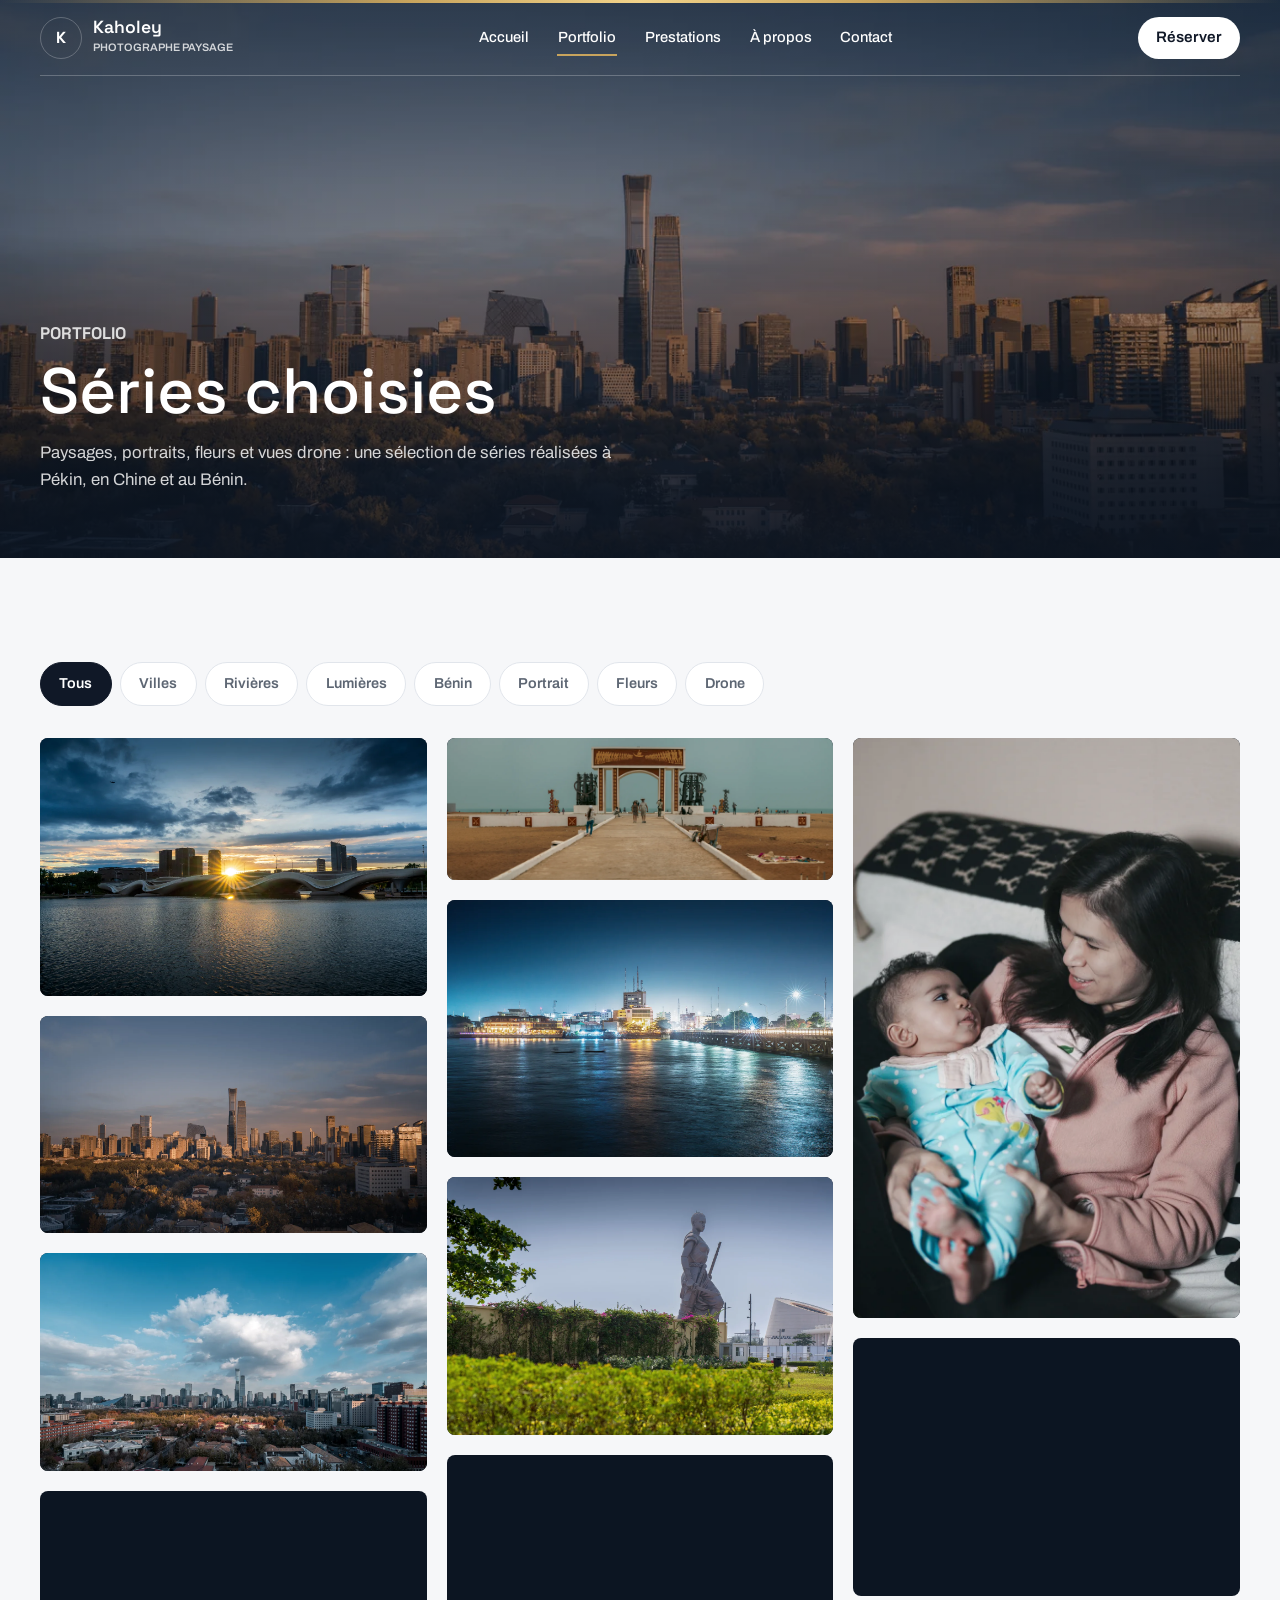
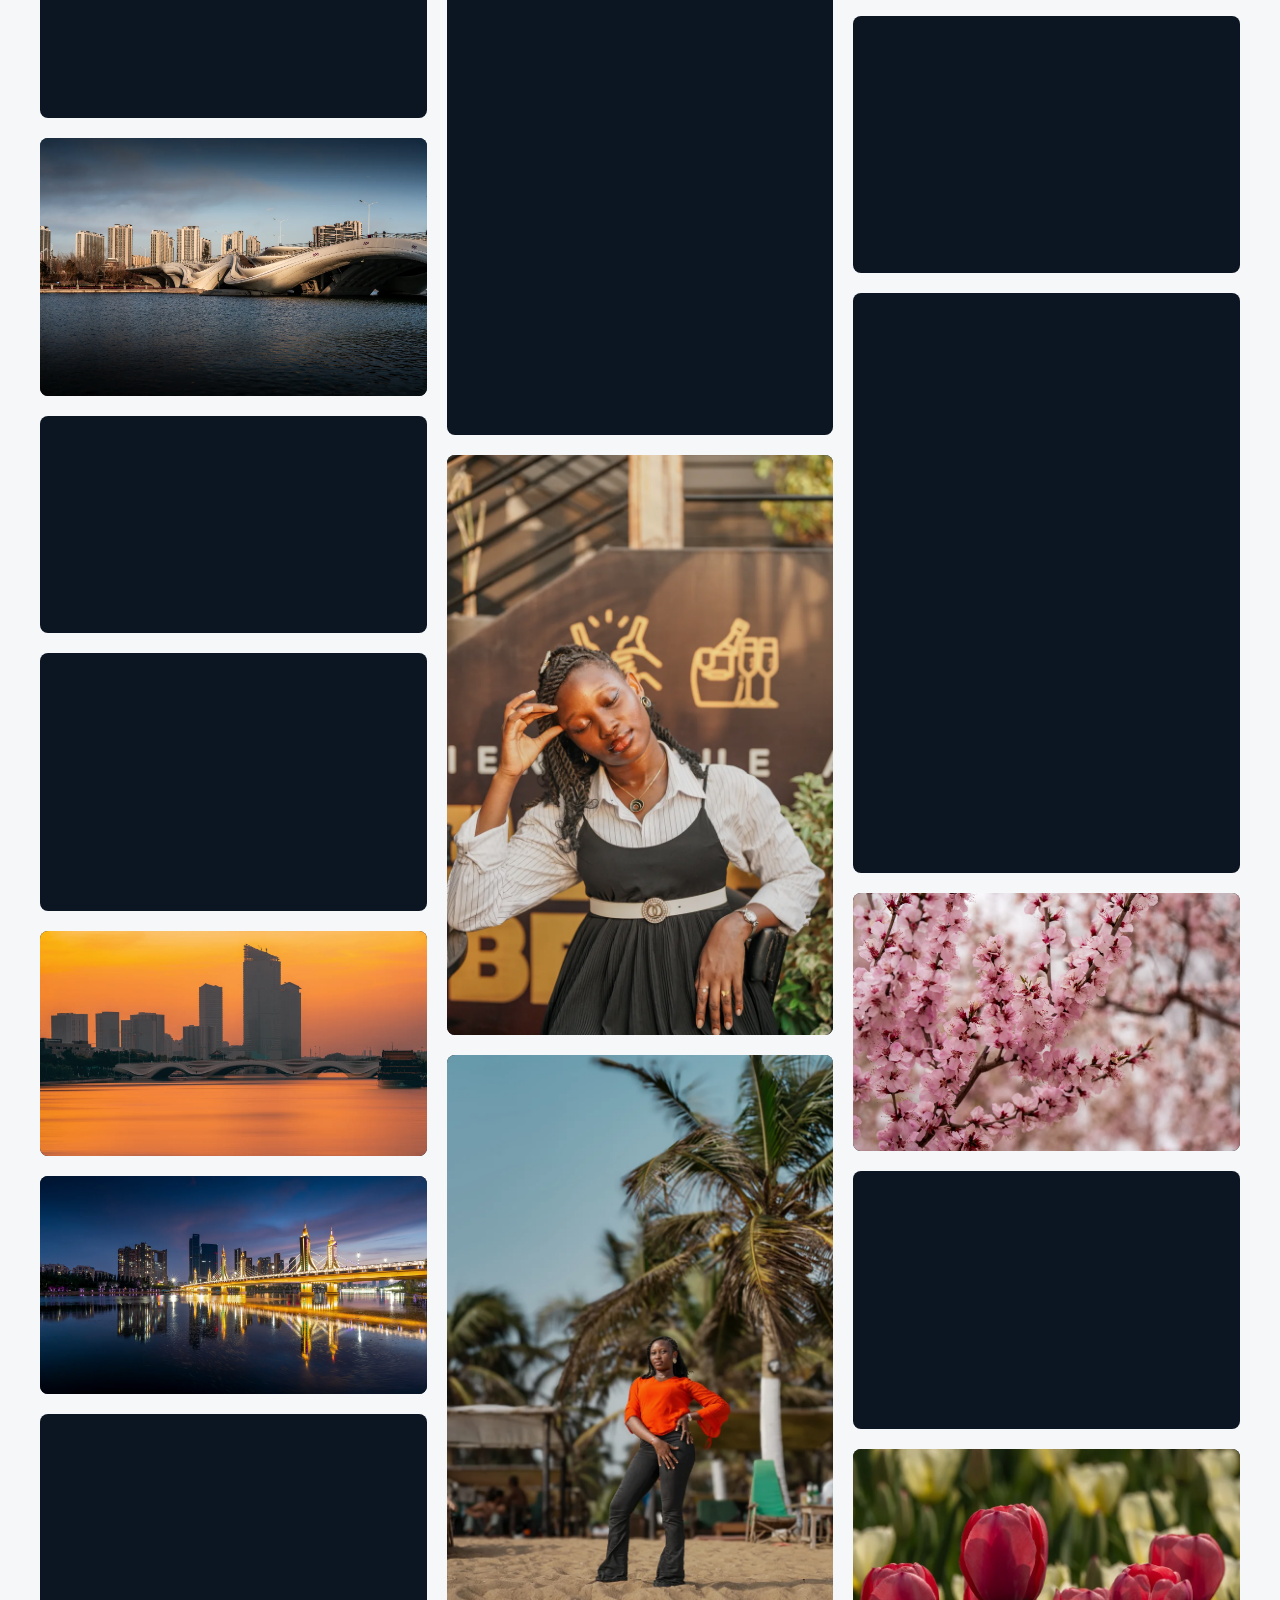
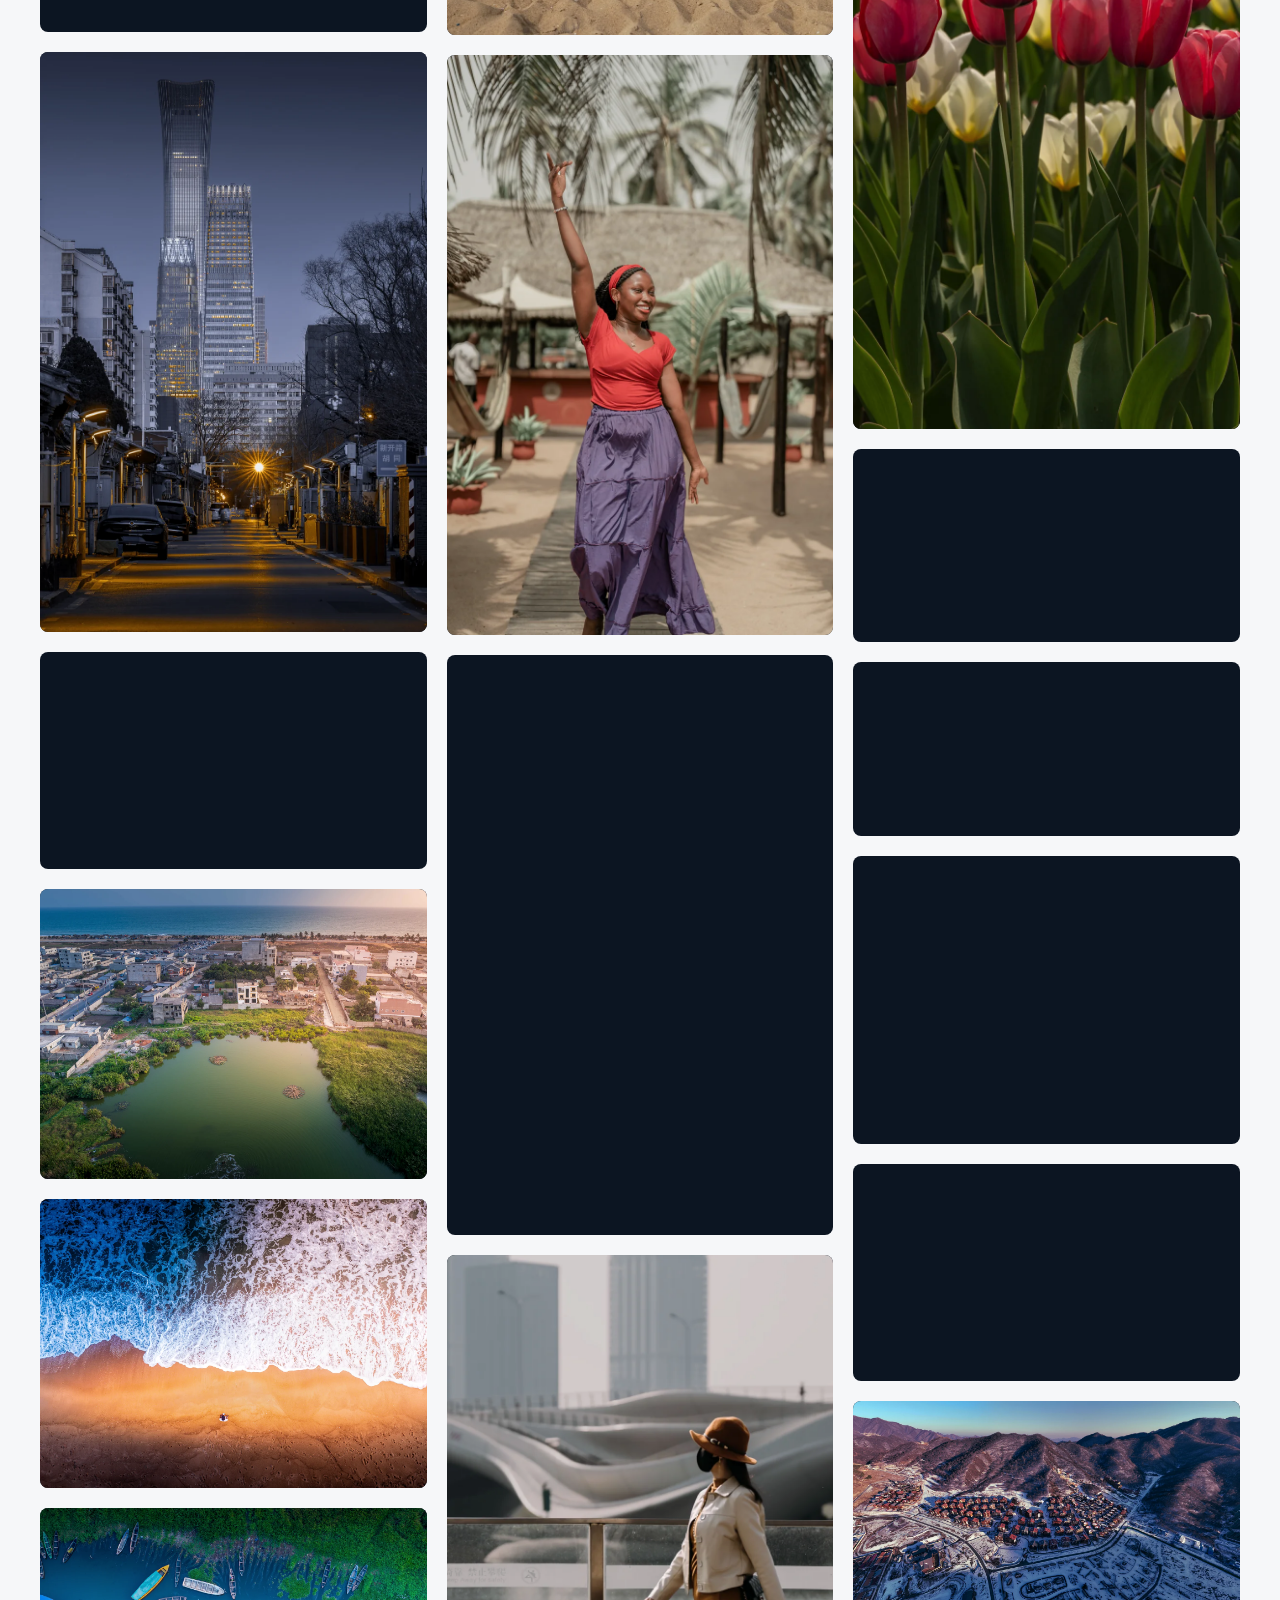
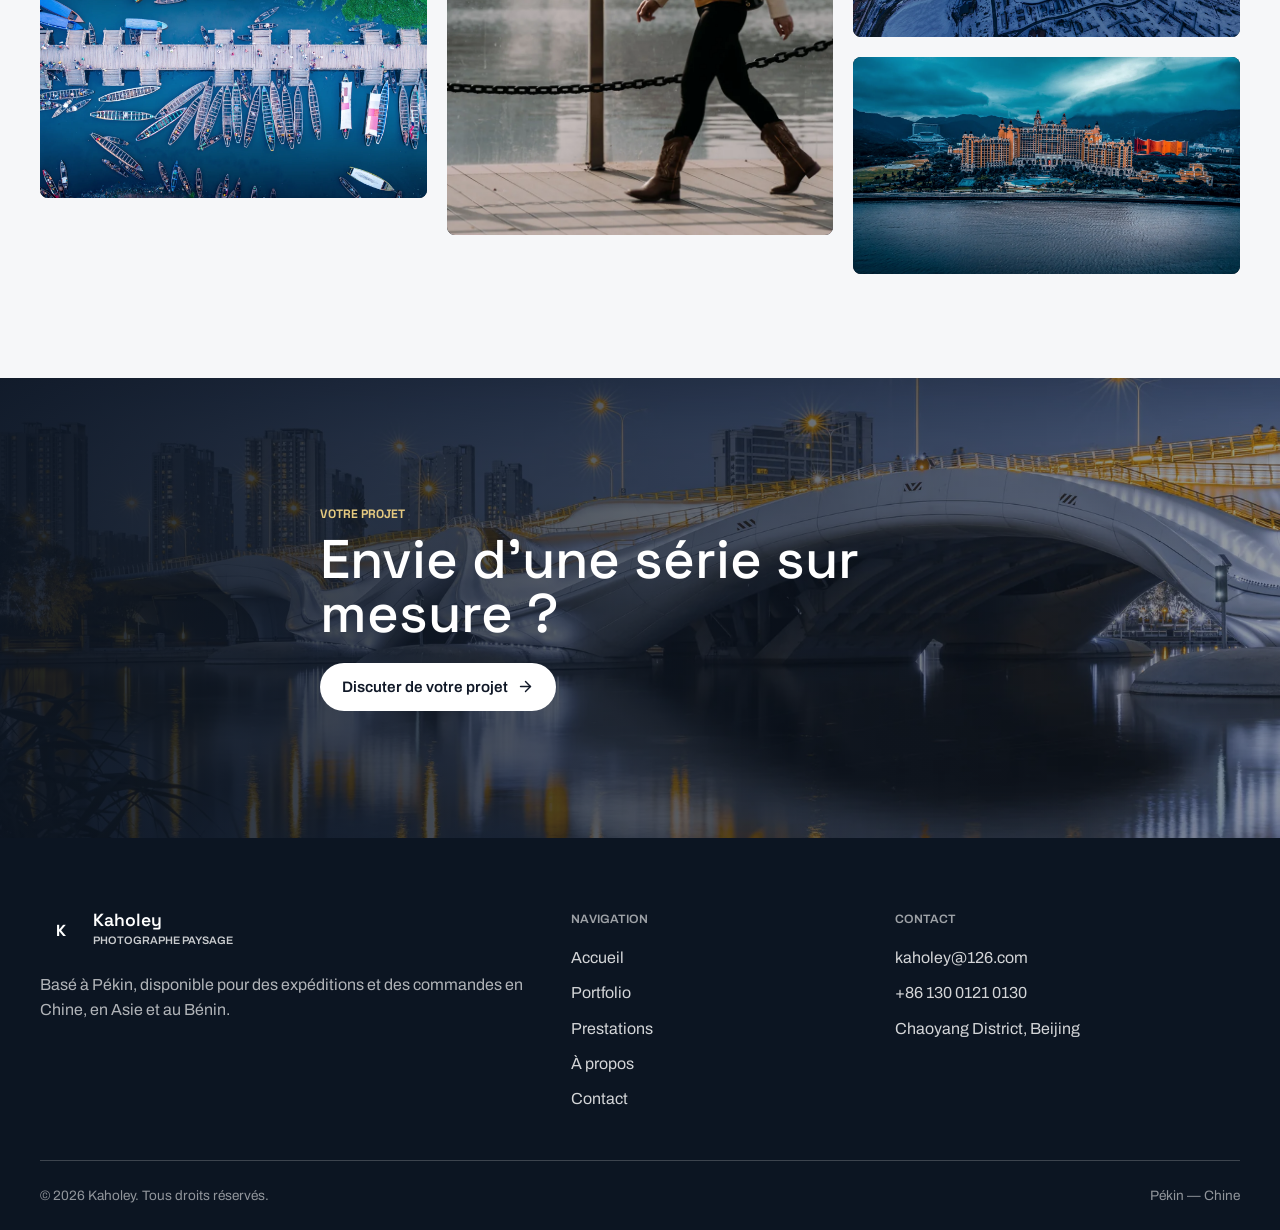
==== portfolio.html @ 2dc23065 "Initial commit: site portfolio Kaholey" ====
<!doctype html>
<html lang="fr">
<head>
  <meta charset="utf-8">
  <meta name="viewport" content="width=device-width, initial-scale=1">
  <meta name="theme-color" content="#121211">
  <title>Portfolio — Kaholey | Paysages, portraits, fleurs &amp; drone</title>
  <meta name="description" content="Une sélection de paysages, portraits, fleurs et vues drone photographiés à Pékin, en Chine et au Bénin.">
  <meta property="og:title" content="Portfolio — Kaholey">
  <meta property="og:description" content="Paysages, portraits, fleurs, drone et lumières rares.">
  <meta property="og:type" content="website">
  <meta property="og:url" content="https://kaholey.netlify.app/portfolio.html">
  <meta property="og:image" content="assets/images/kaholey-hero.webp">
  <link rel="canonical" href="https://kaholey.netlify.app/portfolio.html">
  <link rel="icon" href="assets/favicon.svg" type="image/svg+xml">
  <link rel="preconnect" href="https://fonts.googleapis.com">
  <link rel="preconnect" href="https://fonts.gstatic.com" crossorigin>
  <link href="https://fonts.googleapis.com/css2?family=Archivo:wght@400;500;600;700&amp;family=Space+Grotesk:wght@400;500;600;700&amp;display=swap" rel="stylesheet">
  <link rel="stylesheet" href="css/style.css">
  <script src="js/main.js" defer></script>
</head>
<body>
  <a class="skip-link" href="#contenu">Aller au contenu</a>

  <header class="site-header" id="site-header">
    <div class="container header-inner">
      <a class="brand" href="index.html" aria-label="Kaholey, retour à l'accueil">
        <span class="brand-mark" aria-hidden="true">K</span>
        <span class="brand-text">
          <strong>Kaholey</strong>
          <small>Photographe paysage</small>
        </span>
      </a>
      <nav class="site-nav" id="site-nav" aria-label="Navigation principale">
        <a href="index.html">Accueil</a>
        <a href="portfolio.html" class="is-active" aria-current="page">Portfolio</a>
        <a href="services.html">Prestations</a>
        <a href="a-propos.html">À propos</a>
        <a href="contact.html">Contact</a>
      </nav>
      <div class="header-actions">
        <a class="btn btn-light btn-small header-cta" href="contact.html">Réserver</a>
        <button class="nav-toggle" id="nav-toggle" aria-expanded="false" aria-controls="site-nav" aria-label="Ouvrir le menu">
          <svg class="icon icon-menu" aria-hidden="true"><use href="assets/icons.svg#icon-menu"></use></svg>
          <svg class="icon icon-close" aria-hidden="true"><use href="assets/icons.svg#icon-close"></use></svg>
        </button>
      </div>
    </div>
  </header>

  <main id="contenu">
    <section class="page-hero" aria-labelledby="page-title">
      <div class="page-hero-media">
        <img src="assets/images/kaholey-02.webp" alt="Skyline de Pékin sous un ciel nuageux" width="1400" height="787" fetchpriority="high">
      </div>
      <div class="page-hero-scrim" aria-hidden="true"></div>
      <div class="page-hero-content">
        <p class="eyebrow eyebrow-light">Portfolio</p>
        <h1 id="page-title">Séries choisies</h1>
        <p>Paysages, portraits, fleurs et vues drone : une sélection de séries réalisées à Pékin, en Chine et au Bénin.</p>
      </div>
    </section>

    <section class="section" aria-labelledby="gallery-title">
      <div class="container" data-reveal>
        <h2 id="gallery-title" class="sr-only">Galerie complète</h2>
        <div class="filter-bar" role="group" aria-label="Filtrer le portfolio">
          <button class="filter-btn is-active" type="button" data-filter="all" aria-pressed="true">Tous</button>
          <button class="filter-btn" type="button" data-filter="villes" aria-pressed="false">Villes</button>
          <button class="filter-btn" type="button" data-filter="rivieres" aria-pressed="false">Rivières</button>
          <button class="filter-btn" type="button" data-filter="lumieres" aria-pressed="false">Lumières</button>
          <button class="filter-btn" type="button" data-filter="benin" aria-pressed="false">Bénin</button>
          <button class="filter-btn" type="button" data-filter="portrait" aria-pressed="false">Portrait</button>
          <button class="filter-btn" type="button" data-filter="fleur" aria-pressed="false">Fleurs</button>
          <button class="filter-btn" type="button" data-filter="drone" aria-pressed="false">Drone</button>
        </div>
        <div class="works-grid" id="portfolio-grid">
          <button class="work-card" type="button" data-category="rivieres" data-title="Crépuscule sur la rivière" data-context="Rivière — Pékin" data-image="assets/images/kaholey-01.webp" aria-haspopup="dialog" aria-label="Ouvrir Crépuscule sur la rivière">
            <img src="assets/images/kaholey-01.webp" alt="Rivière de Pékin au coucher du soleil" width="1400" height="933" loading="lazy" decoding="async">
            <span class="work-overlay">
              <span class="work-copy">
                <strong>Crépuscule sur la rivière</strong>
                <small>Rivière — Pékin</small>
              </span>
              <span class="work-zoom" aria-hidden="true">+</span>
            </span>
          </button>

          <button class="work-card" type="button" data-category="villes" data-title="Lignes de la ville" data-context="Ville — Pékin" data-image="assets/images/kaholey-02.webp" aria-haspopup="dialog" aria-label="Ouvrir Lignes de la ville">
            <img src="assets/images/kaholey-02.webp" alt="Skyline de Pékin sous un ciel nuageux" width="1400" height="787" loading="lazy" decoding="async">
            <span class="work-overlay">
              <span class="work-copy">
                <strong>Lignes de la ville</strong>
                <small>Ville — Pékin</small>
              </span>
              <span class="work-zoom" aria-hidden="true">+</span>
            </span>
          </button>

          <button class="work-card" type="button" data-category="villes" data-title="Nuages sur la ville" data-context="Ville — Pékin" data-image="assets/images/kaholey-03.webp" aria-haspopup="dialog" aria-label="Ouvrir Nuages sur la ville">
            <img src="assets/images/kaholey-03.webp" alt="Gratte-ciel et ciel nuageux à Pékin" width="1400" height="788" loading="lazy" decoding="async">
            <span class="work-overlay">
              <span class="work-copy">
                <strong>Nuages sur la ville</strong>
                <small>Ville — Pékin</small>
              </span>
              <span class="work-zoom" aria-hidden="true">+</span>
            </span>
          </button>

          <button class="work-card" type="button" data-category="rivieres" data-title="Pont au couchant" data-context="Rivière — Pékin" data-image="assets/images/kaholey-04.webp" aria-haspopup="dialog" aria-label="Ouvrir Pont au couchant">
            <img src="assets/images/kaholey-04.webp" alt="Pont au-dessus de l'eau au couchant" width="1400" height="823" loading="lazy" decoding="async">
            <span class="work-overlay">
              <span class="work-copy">
                <strong>Pont au couchant</strong>
                <small>Rivière — Pékin</small>
              </span>
              <span class="work-zoom" aria-hidden="true">+</span>
            </span>
          </button>

          <button class="work-card" type="button" data-category="rivieres" data-title="Arches et reflets" data-context="Rivière — Pékin" data-image="assets/images/kaholey-05.webp" aria-haspopup="dialog" aria-label="Ouvrir Arches et reflets">
            <img src="assets/images/kaholey-05.webp" alt="Arches d'un pont avec reflets dans l'eau" width="1400" height="933" loading="lazy" decoding="async">
            <span class="work-overlay">
              <span class="work-copy">
                <strong>Arches et reflets</strong>
                <small>Rivière — Pékin</small>
              </span>
              <span class="work-zoom" aria-hidden="true">+</span>
            </span>
          </button>

          <button class="work-card" type="button" data-category="villes" data-title="Verticalité" data-context="Ville — Pékin" data-image="assets/images/kaholey-06.webp" aria-haspopup="dialog" aria-label="Ouvrir Verticalité">
            <img src="assets/images/kaholey-06.webp" alt="Tour urbaine vue en contre-plongée" width="1400" height="788" loading="lazy" decoding="async">
            <span class="work-overlay">
              <span class="work-copy">
                <strong>Verticalité</strong>
                <small>Ville — Pékin</small>
              </span>
              <span class="work-zoom" aria-hidden="true">+</span>
            </span>
          </button>

          <button class="work-card" type="button" data-category="rivieres" data-title="Eau et architecture" data-context="Rivière — Pékin" data-image="assets/images/kaholey-07.webp" aria-haspopup="dialog" aria-label="Ouvrir Eau et architecture">
            <img src="assets/images/kaholey-07.webp" alt="Architecture au bord de l'eau" width="1400" height="933" loading="lazy" decoding="async">
            <span class="work-overlay">
              <span class="work-copy">
                <strong>Eau et architecture</strong>
                <small>Rivière — Pékin</small>
              </span>
              <span class="work-zoom" aria-hidden="true">+</span>
            </span>
          </button>

          <button class="work-card" type="button" data-category="lumieres" data-title="Brumes du soir" data-context="Lumière — Pékin" data-image="assets/images/kaholey-08.webp" aria-haspopup="dialog" aria-label="Ouvrir Brumes du soir">
            <img src="assets/images/kaholey-08.webp" alt="Pont dans les brumes du soir" width="1400" height="816" loading="lazy" decoding="async">
            <span class="work-overlay">
              <span class="work-copy">
                <strong>Brumes du soir</strong>
                <small>Lumière — Pékin</small>
              </span>
              <span class="work-zoom" aria-hidden="true">+</span>
            </span>
          </button>

          <button class="work-card" type="button" data-category="rivieres" data-title="Passerelle" data-context="Rivière — Pékin" data-image="assets/images/kaholey-09.webp" aria-haspopup="dialog" aria-label="Ouvrir Passerelle">
            <img src="assets/images/kaholey-09.webp" alt="Passerelle au-dessus d'une rivière" width="1400" height="788" loading="lazy" decoding="async">
            <span class="work-overlay">
              <span class="work-copy">
                <strong>Passerelle</strong>
                <small>Rivière — Pékin</small>
              </span>
              <span class="work-zoom" aria-hidden="true">+</span>
            </span>
          </button>

          <button class="work-card" type="button" data-category="rivieres" data-title="Panorama liquide" data-context="Rivière — Pékin" data-image="assets/images/kaholey-10.webp" aria-haspopup="dialog" aria-label="Ouvrir Panorama liquide">
            <img src="assets/images/kaholey-10.webp" alt="Panorama urbain au bord de l'eau" width="1400" height="788" loading="lazy" decoding="async">
            <span class="work-overlay">
              <span class="work-copy">
                <strong>Panorama liquide</strong>
                <small>Rivière — Pékin</small>
              </span>
              <span class="work-zoom" aria-hidden="true">+</span>
            </span>
          </button>

          <button class="work-card" type="button" data-category="villes" data-title="Rue et perspectives" data-context="Ville — Pékin" data-image="assets/images/kaholey-11.webp" aria-haspopup="dialog" aria-label="Ouvrir Rue et perspectives">
            <img src="assets/images/kaholey-11.webp" alt="Rue de Pékin avec perspectives verticales" width="933" height="1400" loading="lazy" decoding="async">
            <span class="work-overlay">
              <span class="work-copy">
                <strong>Rue et perspectives</strong>
                <small>Ville — Pékin</small>
              </span>
              <span class="work-zoom" aria-hidden="true">+</span>
            </span>
          </button>

          <button class="work-card" type="button" data-category="benin" data-title="Côte de Cotonou" data-context="Bénin — Littoral" data-image="assets/images/benin-01.webp" aria-haspopup="dialog" aria-label="Ouvrir Côte de Cotonou">
            <img src="assets/images/benin-01.webp" alt="Côte de Cotonou vue du ciel" width="1600" height="900" loading="lazy" decoding="async">
            <span class="work-overlay">
              <span class="work-copy">
                <strong>Côte de Cotonou</strong>
                <small>Bénin — Littoral</small>
              </span>
              <span class="work-zoom" aria-hidden="true">+</span>
            </span>
          </button>

          <button class="work-card" type="button" data-category="benin" data-title="Bouches du Roy" data-context="Bénin — Océan" data-image="assets/images/benin-02.webp" aria-haspopup="dialog" aria-label="Ouvrir Bouches du Roy">
            <img src="assets/images/benin-02.webp" alt="Rencontre entre l'océan et la terre au Bénin" width="1400" height="1048" loading="lazy" decoding="async">
            <span class="work-overlay">
              <span class="work-copy">
                <strong>Bouches du Roy</strong>
                <small>Bénin — Océan</small>
              </span>
              <span class="work-zoom" aria-hidden="true">+</span>
            </span>
          </button>

          <button class="work-card" type="button" data-category="benin" data-title="Crépuscule béninois" data-context="Bénin — Lumière" data-image="assets/images/benin-03.webp" aria-haspopup="dialog" aria-label="Ouvrir Crépuscule béninois">
            <img src="assets/images/benin-03.webp" alt="Crépuscule doré au-dessus du Bénin" width="1400" height="1048" loading="lazy" decoding="async">
            <span class="work-overlay">
              <span class="work-copy">
                <strong>Crépuscule béninois</strong>
                <small>Bénin — Lumière</small>
              </span>
              <span class="work-zoom" aria-hidden="true">+</span>
            </span>
          </button>

          <button class="work-card" type="button" data-category="benin" data-title="Lagune apaisée" data-context="Bénin — Lac" data-image="assets/images/benin-04.webp" aria-haspopup="dialog" aria-label="Ouvrir Lagune apaisée">
            <img src="assets/images/benin-04.webp" alt="Lagune calme au Bénin" width="1400" height="1050" loading="lazy" decoding="async">
            <span class="work-overlay">
              <span class="work-copy">
                <strong>Lagune apaisée</strong>
                <small>Bénin — Lac</small>
              </span>
              <span class="work-zoom" aria-hidden="true">+</span>
            </span>
          </button>

          <button class="work-card" type="button" data-category="benin" data-title="Panorama du Sud" data-context="Bénin — Vue aérienne" data-image="assets/images/benin-05.webp" aria-haspopup="dialog" aria-label="Ouvrir Panorama du Sud">
            <img src="assets/images/benin-05.webp" alt="Panorama du sud du Bénin vu du ciel" width="1800" height="660" loading="lazy" decoding="async">
            <span class="work-overlay">
              <span class="work-copy">
                <strong>Panorama du Sud</strong>
                <small>Bénin — Vue aérienne</small>
              </span>
              <span class="work-zoom" aria-hidden="true">+</span>
            </span>
          </button>

          <button class="work-card" type="button" data-category="benin" data-title="Ville et lagune" data-context="Bénin — Cotonou" data-image="assets/images/benin-06.webp" aria-haspopup="dialog" aria-label="Ouvrir Ville et lagune">
            <img src="assets/images/benin-06.webp" alt="Ville et lagune à Cotonou" width="1400" height="933" loading="lazy" decoding="async">
            <span class="work-overlay">
              <span class="work-copy">
                <strong>Ville et lagune</strong>
                <small>Bénin — Cotonou</small>
              </span>
              <span class="work-zoom" aria-hidden="true">+</span>
            </span>
          </button>

          <button class="work-card" type="button" data-category="benin" data-title="Amazones de Dahomey" data-context="Bénin — Monument" data-image="assets/images/benin-07.webp" aria-haspopup="dialog" aria-label="Ouvrir Amazones de Dahomey">
            <img src="assets/images/benin-07.webp" alt="Statue des Amazones de Dahomey sous un ciel bleu" width="1400" height="933" loading="lazy" decoding="async">
            <span class="work-overlay">
              <span class="work-copy">
                <strong>Amazones de Dahomey</strong>
                <small>Bénin — Monument</small>
              </span>
              <span class="work-zoom" aria-hidden="true">+</span>
            </span>
          </button>

          <button class="work-card" type="button" data-category="benin" data-title="Savane du Nord" data-context="Bénin — Paysage" data-image="assets/images/benin-08.webp" aria-haspopup="dialog" aria-label="Ouvrir Savane du Nord">
            <img src="assets/images/benin-08.webp" alt="Savane du nord du Bénin sous une lumière chaude" width="800" height="1200" loading="lazy" decoding="async">
            <span class="work-overlay">
              <span class="work-copy">
                <strong>Savane du Nord</strong>
                <small>Bénin — Paysage</small>
              </span>
              <span class="work-zoom" aria-hidden="true">+</span>
            </span>
          </button>

          <button class="work-card" type="button" data-category="portrait" data-title="Portrait doré" data-context="Portrait — Pékin" data-image="assets/images/portrait-01.webp" aria-haspopup="dialog" aria-label="Ouvrir Portrait doré">
            <img src="assets/images/portrait-01.webp" alt="Portrait féminin dans une lumière dorée" width="800" height="1200" loading="lazy" decoding="async">
            <span class="work-overlay">
              <span class="work-copy">
                <strong>Portrait doré</strong>
                <small>Portrait — Pékin</small>
              </span>
              <span class="work-zoom" aria-hidden="true">+</span>
            </span>
          </button>

          <button class="work-card" type="button" data-category="portrait" data-title="Regard posé" data-context="Portrait — Pékin" data-image="assets/images/portrait-02.webp" aria-haspopup="dialog" aria-label="Ouvrir Regard posé">
            <img src="assets/images/portrait-02.webp" alt="Portrait au regard posé" width="800" height="1200" loading="lazy" decoding="async">
            <span class="work-overlay">
              <span class="work-copy">
                <strong>Regard posé</strong>
                <small>Portrait — Pékin</small>
              </span>
              <span class="work-zoom" aria-hidden="true">+</span>
            </span>
          </button>

          <button class="work-card" type="button" data-category="portrait" data-title="Lumière douce" data-context="Portrait — Pékin" data-image="assets/images/portrait-03.webp" aria-haspopup="dialog" aria-label="Ouvrir Lumière douce">
            <img src="assets/images/portrait-03.webp" alt="Portrait féminin sous une lumière douce" width="800" height="1200" loading="lazy" decoding="async">
            <span class="work-overlay">
              <span class="work-copy">
                <strong>Lumière douce</strong>
                <small>Portrait — Pékin</small>
              </span>
              <span class="work-zoom" aria-hidden="true">+</span>
            </span>
          </button>

          <button class="work-card" type="button" data-category="portrait" data-title="Éclat d'été" data-context="Portrait — Pékin" data-image="assets/images/portrait-04.webp" aria-haspopup="dialog" aria-label="Ouvrir Éclat d'été">
            <img src="assets/images/portrait-04.webp" alt="Portrait féminin coloré et lumineux" width="800" height="1200" loading="lazy" decoding="async">
            <span class="work-overlay">
              <span class="work-copy">
                <strong>Éclat d'été</strong>
                <small>Portrait — Pékin</small>
              </span>
              <span class="work-zoom" aria-hidden="true">+</span>
            </span>
          </button>

          <button class="work-card" type="button" data-category="portrait" data-title="Portrait intime" data-context="Portrait — Chine" data-image="assets/images/portrait-05.webp" aria-haspopup="dialog" aria-label="Ouvrir Portrait intime">
            <img src="assets/images/portrait-05.webp" alt="Portrait intime en lumière naturelle" width="800" height="1200" loading="lazy" decoding="async">
            <span class="work-overlay">
              <span class="work-copy">
                <strong>Portrait intime</strong>
                <small>Portrait — Chine</small>
              </span>
              <span class="work-zoom" aria-hidden="true">+</span>
            </span>
          </button>

          <button class="work-card" type="button" data-category="portrait" data-title="Douceur partagée" data-context="Portrait — Pékin" data-image="assets/images/portrait-06.webp" aria-haspopup="dialog" aria-label="Ouvrir Douceur partagée">
            <img src="assets/images/portrait-06.webp" alt="Moment doux entre une mère et son enfant" width="800" height="1200" loading="lazy" decoding="async">
            <span class="work-overlay">
              <span class="work-copy">
                <strong>Douceur partagée</strong>
                <small>Portrait — Pékin</small>
              </span>
              <span class="work-zoom" aria-hidden="true">+</span>
            </span>
          </button>

          <button class="work-card" type="button" data-category="fleur" data-title="Tulipe au printemps" data-context="Fleur — Pékin" data-image="assets/images/fleur-01.webp" aria-haspopup="dialog" aria-label="Ouvrir Tulipe au printemps">
            <img src="assets/images/fleur-01.webp" alt="Tulipes printanières dans une lumière douce" width="1400" height="933" loading="lazy" decoding="async">
            <span class="work-overlay">
              <span class="work-copy">
                <strong>Tulipe au printemps</strong>
                <small>Fleur — Pékin</small>
              </span>
              <span class="work-zoom" aria-hidden="true">+</span>
            </span>
          </button>

          <button class="work-card" type="button" data-category="fleur" data-title="Éclat de tulipe" data-context="Fleur — Pékin" data-image="assets/images/fleur-02.webp" aria-haspopup="dialog" aria-label="Ouvrir Éclat de tulipe">
            <img src="assets/images/fleur-02.webp" alt="Tulipe éclatante au printemps" width="1400" height="933" loading="lazy" decoding="async">
            <span class="work-overlay">
              <span class="work-copy">
                <strong>Éclat de tulipe</strong>
                <small>Fleur — Pékin</small>
              </span>
              <span class="work-zoom" aria-hidden="true">+</span>
            </span>
          </button>

          <button class="work-card" type="button" data-category="fleur" data-title="Blossom printanier" data-context="Fleur — Pékin" data-image="assets/images/fleur-03.webp" aria-haspopup="dialog" aria-label="Ouvrir Blossom printanier">
            <img src="assets/images/fleur-03.webp" alt="Fleurs printanières en cadrage vertical" width="800" height="1200" loading="lazy" decoding="async">
            <span class="work-overlay">
              <span class="work-copy">
                <strong>Blossom printanier</strong>
                <small>Fleur — Pékin</small>
              </span>
              <span class="work-zoom" aria-hidden="true">+</span>
            </span>
          </button>

          <button class="work-card" type="button" data-category="fleur" data-title="Branche en fleurs" data-context="Fleur — Pékin" data-image="assets/images/fleur-04.webp" aria-haspopup="dialog" aria-label="Ouvrir Branche en fleurs">
            <img src="assets/images/fleur-04.webp" alt="Branche chargée de fleurs printanières" width="1400" height="933" loading="lazy" decoding="async">
            <span class="work-overlay">
              <span class="work-copy">
                <strong>Branche en fleurs</strong>
                <small>Fleur — Pékin</small>
              </span>
              <span class="work-zoom" aria-hidden="true">+</span>
            </span>
          </button>

          <button class="work-card" type="button" data-category="fleur" data-title="Rose printanière" data-context="Fleur — Pékin" data-image="assets/images/fleur-05.webp" aria-haspopup="dialog" aria-label="Ouvrir Rose printanière">
            <img src="assets/images/fleur-05.webp" alt="Rose printanière épanouie" width="1400" height="933" loading="lazy" decoding="async">
            <span class="work-overlay">
              <span class="work-copy">
                <strong>Rose printanière</strong>
                <small>Fleur — Pékin</small>
              </span>
              <span class="work-zoom" aria-hidden="true">+</span>
            </span>
          </button>

          <button class="work-card" type="button" data-category="fleur" data-title="Tulipe verticale" data-context="Fleur — Pékin" data-image="assets/images/fleur-06.webp" aria-haspopup="dialog" aria-label="Ouvrir Tulipe verticale">
            <img src="assets/images/fleur-06.webp" alt="Tulipe printanière en cadrage vertical" width="800" height="1200" loading="lazy" decoding="async">
            <span class="work-overlay">
              <span class="work-copy">
                <strong>Tulipe verticale</strong>
                <small>Fleur — Pékin</small>
              </span>
              <span class="work-zoom" aria-hidden="true">+</span>
            </span>
          </button>

          <button class="work-card" type="button" data-category="drone" data-title="Lignes aériennes" data-context="Drone — Chine" data-image="assets/images/drone-01.webp" aria-haspopup="dialog" aria-label="Ouvrir Lignes aériennes">
            <img src="assets/images/drone-01.webp" alt="Vue aérienne d'une ville chinoise" width="1800" height="900" loading="lazy" decoding="async">
            <span class="work-overlay">
              <span class="work-copy">
                <strong>Lignes aériennes</strong>
                <small>Drone — Chine</small>
              </span>
              <span class="work-zoom" aria-hidden="true">+</span>
            </span>
          </button>

          <button class="work-card" type="button" data-category="drone" data-title="Panorama suspendu" data-context="Drone — Chine" data-image="assets/images/drone-02.webp" aria-haspopup="dialog" aria-label="Ouvrir Panorama suspendu">
            <img src="assets/images/drone-02.webp" alt="Panorama aérien au-dessus d'une ville" width="1800" height="808" loading="lazy" decoding="async">
            <span class="work-overlay">
              <span class="work-copy">
                <strong>Panorama suspendu</strong>
                <small>Drone — Chine</small>
              </span>
              <span class="work-zoom" aria-hidden="true">+</span>
            </span>
          </button>

          <button class="work-card" type="button" data-category="drone" data-title="Cité vue d'en haut" data-context="Drone — Chine" data-image="assets/images/drone-03.webp" aria-haspopup="dialog" aria-label="Ouvrir Cité vue d'en haut">
            <img src="assets/images/drone-03.webp" alt="Cité chinoise vue depuis un drone" width="1400" height="1045" loading="lazy" decoding="async">
            <span class="work-overlay">
              <span class="work-copy">
                <strong>Cité vue d'en haut</strong>
                <small>Drone — Chine</small>
              </span>
              <span class="work-zoom" aria-hidden="true">+</span>
            </span>
          </button>

          <button class="work-card" type="button" data-category="drone" data-title="Méandres urbains" data-context="Drone — Chine" data-image="assets/images/drone-04.webp" aria-haspopup="dialog" aria-label="Ouvrir Méandres urbains">
            <img src="assets/images/drone-04.webp" alt="Rivière et quartiers vus du ciel" width="1400" height="787" loading="lazy" decoding="async">
            <span class="work-overlay">
              <span class="work-copy">
                <strong>Méandres urbains</strong>
                <small>Drone — Chine</small>
              </span>
              <span class="work-zoom" aria-hidden="true">+</span>
            </span>
          </button>

          <button class="work-card" type="button" data-category="drone" data-title="Trame nocturne" data-context="Drone — Chine" data-image="assets/images/drone-05.webp" aria-haspopup="dialog" aria-label="Ouvrir Trame nocturne">
            <img src="assets/images/drone-05.webp" alt="Trame urbaine nocturne vue du ciel" width="1400" height="852" loading="lazy" decoding="async">
            <span class="work-overlay">
              <span class="work-copy">
                <strong>Trame nocturne</strong>
                <small>Drone — Chine</small>
              </span>
              <span class="work-zoom" aria-hidden="true">+</span>
            </span>
          </button>

          <button class="work-card" type="button" data-category="drone" data-title="Rivière dorée" data-context="Drone — Chine" data-image="assets/images/drone-06.webp" aria-haspopup="dialog" aria-label="Ouvrir Rivière dorée">
            <img src="assets/images/drone-06.webp" alt="Rivière dorée au coucher du soleil vue du ciel" width="1400" height="786" loading="lazy" decoding="async">
            <span class="work-overlay">
              <span class="work-copy">
                <strong>Rivière dorée</strong>
                <small>Drone — Chine</small>
              </span>
              <span class="work-zoom" aria-hidden="true">+</span>
            </span>
          </button>
        </div>
      </div>
    </section>

    <section class="cta-band" aria-labelledby="cta-title">
      <img src="assets/images/kaholey-cta.webp" alt="" width="1800" height="1012" loading="lazy" decoding="async">
      <div class="cta-scrim" aria-hidden="true"></div>
      <div class="container cta-content" data-reveal>
        <p class="eyebrow eyebrow-light">Votre projet</p>
        <h2 id="cta-title">Envie d'une série sur mesure ?</h2>
        <a class="btn btn-light" href="contact.html">
          Discuter de votre projet
          <svg class="icon" aria-hidden="true"><use href="assets/icons.svg#icon-arrow-right"></use></svg>
        </a>
      </div>
    </section>
  </main>

  <footer class="site-footer">
    <div class="container footer-grid">
      <div class="footer-brand">
        <a class="brand" href="index.html" aria-label="Kaholey, retour à l'accueil">
          <span class="brand-mark" aria-hidden="true">K</span>
          <span class="brand-text">
            <strong>Kaholey</strong>
            <small>Photographe paysage</small>
          </span>
        </a>
        <p>Basé à Pékin, disponible pour des expéditions et des commandes en Chine, en Asie et au Bénin.</p>
      </div>
      <nav class="footer-nav" aria-label="Navigation du pied de page">
        <p class="footer-heading">Navigation</p>
        <ul class="footer-links">
          <li><a href="index.html">Accueil</a></li>
          <li><a href="portfolio.html">Portfolio</a></li>
          <li><a href="services.html">Prestations</a></li>
          <li><a href="a-propos.html">À propos</a></li>
          <li><a href="contact.html">Contact</a></li>
        </ul>
      </nav>
      <div>
        <p class="footer-heading">Contact</p>
        <ul class="footer-contact-list">
          <li><a href="mailto:kaholey@126.com">kaholey@126.com</a></li>
          <li><a href="tel:+8613001210130">+86 130 0121 0130</a></li>
          <li>Chaoyang District, Beijing</li>
        </ul>
      </div>
    </div>
    <div class="container footer-bottom">
      <span>© 2026 Kaholey. Tous droits réservés.</span>
      <span>Pékin — Chine</span>
    </div>
  </footer>

  <dialog class="lightbox" id="lightbox" aria-labelledby="lightbox-title">
    <div class="lightbox-stage">
      <button class="lightbox-close" id="lightbox-close" type="button" aria-label="Fermer">
        <svg class="icon" aria-hidden="true"><use href="assets/icons.svg#icon-close"></use></svg>
      </button>
      <button class="lightbox-nav lightbox-prev" id="lightbox-prev" type="button" aria-label="Image précédente">
        <svg class="icon" aria-hidden="true"><use href="assets/icons.svg#icon-chevron-left"></use></svg>
      </button>
      <figure class="lightbox-figure">
        <img id="lightbox-image" src="" alt="">
        <figcaption>
          <strong id="lightbox-title"></strong>
          <span id="lightbox-context"></span>
        </figcaption>
      </figure>
      <button class="lightbox-nav lightbox-next" id="lightbox-next" type="button" aria-label="Image suivante">
        <svg class="icon" aria-hidden="true"><use href="assets/icons.svg#icon-chevron-right"></use></svg>
      </button>
    </div>
  </dialog>
</body>
</html>
---- css/style.css ----
:root {
  --bg: #F6F7F9;
  --surface: #FFFFFF;
  --ink: #101827;
  --muted: #5D6673;
  --line: #E1E5EB;
  --accent: #C8A45D;
  --accent-dark: #9E7B32;
  --accent-soft: #F4E9CB;
  --warm: #C2603F;
  --dark: #0C1522;
  --dark-soft: #162338;
  --white: #FFFFFF;
  --font-body: "Archivo", -apple-system, BlinkMacSystemFont, "Segoe UI", sans-serif;
  --font-display: "Space Grotesk", "Archivo", sans-serif;
  --radius: 8px;
  --shadow-sm: 0 1px 2px rgba(12, 21, 34, 0.08);
  --shadow-lg: 0 28px 70px rgba(12, 21, 34, 0.24);
  --header-height: 76px;
  --container: 1200px;
}

*,
*::before,
*::after {
  box-sizing: border-box;
}

html {
  scroll-behavior: smooth;
  scroll-padding-top: calc(var(--header-height) + 14px);
}

body {
  margin: 0;
  background: var(--bg);
  color: var(--ink);
  font-family: var(--font-body);
  font-size: 16px;
  line-height: 1.6;
  -webkit-font-smoothing: antialiased;
  text-rendering: optimizeLegibility;
}

img {
  display: block;
  max-width: 100%;
}

a {
  color: inherit;
  text-decoration: none;
}

button {
  font: inherit;
  cursor: pointer;
}

::selection {
  background: var(--accent);
  color: var(--white);
}

:focus-visible {
  outline: 3px solid var(--accent);
  outline-offset: 3px;
}

.svg-sprite {
  position: absolute;
  width: 0;
  height: 0;
  overflow: hidden;
}

.skip-link {
  position: fixed;
  top: 1rem;
  left: 1rem;
  z-index: 2000;
  padding: 0.75rem 1.1rem;
  border-radius: 6px;
  background: var(--ink);
  color: var(--white);
  transform: translateY(-220%);
  transition: transform 180ms ease;
}

.skip-link:focus {
  transform: translateY(0);
}

.sr-only {
  position: absolute;
  width: 1px;
  height: 1px;
  padding: 0;
  margin: -1px;
  overflow: hidden;
  clip: rect(0, 0, 0, 0);
  white-space: nowrap;
  border: 0;
}

.scroll-progress {
  position: fixed;
  top: 0;
  right: 0;
  left: 0;
  z-index: 1500;
  height: 3px;
  background: linear-gradient(90deg, #C8A45D, #F2D38A);
  transform: scaleX(0);
  transform-origin: 0 50%;
}

.container {
  width: min(100% - 2.5rem, var(--container));
  margin-inline: auto;
}

.icon {
  width: 18px;
  height: 18px;
  flex: none;
}

.btn {
  display: inline-flex;
  align-items: center;
  justify-content: center;
  gap: 0.6rem;
  min-height: 48px;
  padding: 0.7rem 1.3rem;
  border: 1px solid transparent;
  border-radius: 999px;
  background: transparent;
  color: var(--ink);
  font-weight: 600;
  font-size: 0.95rem;
  line-height: 1.2;
  transition: background 180ms ease, border-color 180ms ease, color 180ms ease, transform 180ms ease, box-shadow 180ms ease;
}

.btn .icon {
  width: 17px;
  height: 17px;
}

.btn:hover {
  transform: translateY(-1px);
}

.btn-primary {
  position: relative;
  overflow: hidden;
  background: var(--accent);
  color: var(--dark);
}

.btn-primary:hover {
  background: var(--accent-dark);
  color: var(--dark);
  box-shadow: var(--shadow-sm);
}

.btn-primary::after {
  content: "";
  position: absolute;
  top: 0;
  bottom: 0;
  left: -60%;
  width: 45%;
  background: linear-gradient(105deg, transparent, rgba(255, 255, 255, 0.42), transparent);
  transform: skewX(-20deg);
  animation: shimmer 3.4s ease-in-out infinite;
}

@keyframes shimmer {
  0%,
  55% {
    left: -60%;
  }
  100% {
    left: 140%;
  }
}

.btn-dark {
  background: var(--ink);
  color: var(--white);
}

.btn-dark:hover {
  background: var(--dark-soft);
}

.btn-light {
  background: var(--white);
  color: var(--ink);
}

.btn-light:hover {
  box-shadow: var(--shadow-sm);
}

.btn-ghost {
  border-color: rgba(255, 255, 255, 0.55);
  color: var(--white);
}

.btn-ghost:hover {
  background: rgba(255, 255, 255, 0.12);
  border-color: rgba(255, 255, 255, 0.9);
}

.btn-small {
  min-height: 42px;
  padding: 0.52rem 1.05rem;
}

.btn-block {
  width: 100%;
}

.text-link {
  display: inline-flex;
  align-items: center;
  gap: 0.45rem;
  color: var(--accent-dark);
  font-weight: 600;
  font-size: 0.92rem;
  white-space: nowrap;
}

.text-link .icon {
  width: 16px;
  height: 16px;
  transition: transform 180ms ease;
}

.text-link:hover .icon {
  transform: translateX(3px);
}

.eyebrow {
  margin: 0;
  color: var(--accent);
  font-family: var(--font-display);
  font-size: 0.76rem;
  font-weight: 700;
  letter-spacing: 0;
  text-transform: uppercase;
}

.eyebrow-light {
  color: #E4C980;
}

.section {
  padding: 6.5rem 0;
}

.section-head {
  display: flex;
  align-items: end;
  justify-content: space-between;
  gap: 2.5rem;
  margin-bottom: 3rem;
}

.section-head h2,
.page-hero h1 {
  margin: 0.4rem 0 0;
  font-family: var(--font-display);
  font-size: 3.2rem;
  font-weight: 500;
  line-height: 1.02;
  letter-spacing: 0;
}

.section-intro {
  max-width: 36rem;
  margin: 0;
  color: var(--muted);
  font-size: 1.02rem;
}

.site-header {
  --header-bg: transparent;
  --header-fg: var(--white);
  --header-line: rgba(255, 255, 255, 0.24);
  position: fixed;
  inset: 0 0 auto;
  z-index: 1000;
  background: var(--header-bg);
  transition: background 220ms ease, box-shadow 220ms ease;
}

.site-header.is-scrolled,
.site-header.menu-open {
  --header-bg: rgba(255, 255, 255, 0.96);
  --header-fg: var(--ink);
  --header-line: var(--line);
  box-shadow: var(--shadow-sm);
}

.header-inner {
  display: flex;
  align-items: center;
  justify-content: space-between;
  gap: 1.25rem;
  min-height: var(--header-height);
  border-bottom: 1px solid var(--header-line);
}

.brand {
  display: inline-flex;
  align-items: center;
  gap: 0.7rem;
  color: var(--header-fg);
}

.brand-mark {
  display: grid;
  place-items: center;
  width: 42px;
  height: 42px;
  border: 1px solid var(--header-line);
  border-radius: 50%;
  font-family: var(--font-display);
  font-size: 1rem;
  font-weight: 700;
  line-height: 1;
}

.brand-text {
  display: grid;
  gap: 0.15rem;
}

.brand-text strong {
  font-family: var(--font-display);
  font-size: 1.1rem;
  font-weight: 600;
  line-height: 1;
}

.brand-text small {
  font-size: 0.68rem;
  font-weight: 600;
  letter-spacing: 0;
  text-transform: uppercase;
  opacity: 0.78;
}

.site-nav {
  display: flex;
  align-items: center;
  gap: 1.7rem;
}

.site-nav a {
  position: relative;
  padding: 0.45rem 0.05rem;
  color: var(--header-fg);
  font-size: 0.92rem;
  font-weight: 500;
  transition: color 180ms ease;
}

.site-nav a::after {
  content: "";
  position: absolute;
  right: 0;
  bottom: 0;
  left: 0;
  height: 2px;
  background: var(--accent);
  transform: scaleX(0);
  transform-origin: left;
  transition: transform 180ms ease;
}

.site-nav a:hover::after,
.site-nav a.is-active::after {
  transform: scaleX(1);
}

.header-actions {
  display: flex;
  align-items: center;
  gap: 0.75rem;
}

.nav-toggle {
  display: none;
  place-items: center;
  width: 44px;
  height: 44px;
  border: 1px solid var(--header-line);
  border-radius: 50%;
  background: transparent;
  color: var(--header-fg);
}

.nav-toggle .icon {
  width: 20px;
  height: 20px;
}

.nav-toggle .icon-close {
  display: none;
}

.menu-open .nav-toggle .icon-menu {
  display: none;
}

.menu-open .nav-toggle .icon-close {
  display: block;
}

.hero {
  position: relative;
  display: flex;
  min-height: 100svh;
  flex-direction: column;
  isolation: isolate;
  overflow: hidden;
  background: var(--dark);
  color: var(--white);
}

.hero::before,
.page-hero::before {
  content: "";
  position: absolute;
  top: 0;
  right: 0;
  left: 0;
  z-index: 3;
  height: 3px;
  background: linear-gradient(90deg, transparent, #C8A45D 32%, #F2D38A 50%, #C8A45D 68%, transparent);
}

.hero::after,
.page-hero::after {
  content: "";
  position: absolute;
  top: -20%;
  bottom: -20%;
  left: -35%;
  z-index: 2;
  width: 22%;
  background: linear-gradient(90deg, transparent, rgba(255, 255, 255, 0.09), transparent);
  transform: skewX(-20deg);
  pointer-events: none;
  animation: sweep 9s ease-in-out infinite;
}

@keyframes sweep {
  0%,
  55% {
    left: -35%;
  }
  100% {
    left: 130%;
  }
}

.hero-media,
.hero-scrim {
  position: absolute;
  inset: 0;
}

.hero-media img {
  width: 100%;
  height: 100%;
  object-fit: cover;
  object-position: center 45%;
}

.hero-scrim {
  background: linear-gradient(180deg, rgba(12, 21, 34, 0.62), rgba(12, 21, 34, 0.16) 38%, rgba(12, 21, 34, 0.86));
}

.hero-content {
  position: relative;
  z-index: 3;
  display: flex;
  flex: 1;
  flex-direction: column;
  justify-content: center;
  padding-top: calc(var(--header-height) + 2rem);
  padding-bottom: 7rem;
}

.hero-content .eyebrow {
  margin-bottom: 0.9rem;
}

.hero h1 {
  max-width: 14ch;
  margin: 0 0 1.1rem;
  font-family: var(--font-display);
  font-size: 4.6rem;
  font-weight: 500;
  line-height: 0.98;
  letter-spacing: 0;
}

.hero h1 em {
  background: linear-gradient(90deg, #F2D38A, #C8A45D);
  -webkit-background-clip: text;
  background-clip: text;
  color: transparent;
  font-style: normal;
}

.hero h1 em span {
  display: inline-block;
  transition: opacity 220ms ease;
}

.hero-lead {
  max-width: 38rem;
  margin: 0;
  color: rgba(255, 255, 255, 0.88);
  font-size: 1.15rem;
}

.hero-actions {
  display: flex;
  flex-wrap: wrap;
  gap: 0.9rem;
  margin-top: 2rem;
}

.hero-footer {
  position: relative;
  z-index: 3;
  display: grid;
  grid-template-columns: repeat(3, minmax(0, 1fr)) auto;
  align-items: end;
  gap: 1rem;
  padding-bottom: 1.75rem;
  border-top: 1px solid rgba(255, 255, 255, 0.24);
}

.hero-stat {
  padding-top: 1rem;
}

.hero-stat strong {
  display: block;
  font-family: var(--font-display);
  font-size: 1.8rem;
  font-weight: 600;
  line-height: 1;
}

.hero-stat span {
  display: block;
  margin-top: 0.3rem;
  color: rgba(255, 255, 255, 0.7);
  font-size: 0.72rem;
  letter-spacing: 0;
  text-transform: uppercase;
}

.hero-scroll {
  display: inline-flex;
  align-items: center;
  gap: 0.45rem;
  padding: 1rem 0 0.4rem;
  color: rgba(255, 255, 255, 0.82);
  font-size: 0.85rem;
  font-weight: 600;
}

.hero-scroll .icon {
  width: 16px;
  height: 16px;
}

.marquee {
  overflow: hidden;
  background: var(--dark);
  color: var(--white);
  border-block: 1px solid rgba(200, 164, 93, 0.35);
}

.marquee-track {
  display: flex;
  gap: 2.5rem;
  width: max-content;
  padding: 1rem 0;
  animation: marquee 30s linear infinite;
}

.marquee-track span {
  display: inline-flex;
  align-items: center;
  gap: 2.5rem;
  white-space: nowrap;
  color: rgba(255, 255, 255, 0.82);
  font-family: var(--font-display);
  font-size: 0.92rem;
  letter-spacing: 0;
  text-transform: uppercase;
}

.marquee-track b {
  color: #E4C980;
  font-weight: 600;
}

@keyframes marquee {
  to {
    transform: translateX(-50%);
  }
}

@media (prefers-reduced-motion: no-preference) {
  .hero-content > * {
    opacity: 0;
    animation: fadeUp 800ms cubic-bezier(0.2, 0.7, 0.2, 1) forwards;
  }

  .hero-content .eyebrow {
    animation-delay: 120ms;
  }

  .hero-content h1 {
    animation-delay: 220ms;
  }

  .hero-content .hero-lead {
    animation-delay: 320ms;
  }

  .hero-content .hero-actions {
    animation-delay: 420ms;
  }

  .hero-footer {
    opacity: 0;
    animation: fadeUp 800ms cubic-bezier(0.2, 0.7, 0.2, 1) 560ms forwards;
  }

  .page-hero-content > * {
    opacity: 0;
    animation: fadeUp 800ms cubic-bezier(0.2, 0.7, 0.2, 1) forwards;
  }

  .page-hero-content .eyebrow {
    animation-delay: 120ms;
  }

  .page-hero-content h1 {
    animation-delay: 220ms;
  }

  .page-hero-content p {
    animation-delay: 320ms;
  }

  @keyframes fadeUp {
    from {
      opacity: 0;
      transform: translateY(18px);
    }
    to {
      opacity: 1;
      transform: translateY(0);
    }
  }
}

.page-hero {
  position: relative;
  display: flex;
  min-height: 62svh;
  align-items: end;
  isolation: isolate;
  overflow: hidden;
  background: var(--dark);
  color: var(--white);
}

.page-hero-media,
.page-hero-scrim {
  position: absolute;
  inset: 0;
}

.page-hero-media img {
  width: 100%;
  height: 100%;
  object-fit: cover;
  object-position: center 40%;
}

.page-hero-scrim {
  background: linear-gradient(180deg, rgba(12, 21, 34, 0.58), rgba(12, 21, 34, 0.24) 42%, rgba(12, 21, 34, 0.9));
}

.page-hero-content {
  position: relative;
  z-index: 3;
  width: min(100% - 2.5rem, var(--container));
  margin-inline: auto;
  padding: calc(var(--header-height) + 3rem) 0 4rem;
}

.page-hero-content .eyebrow {
  margin-bottom: 0.75rem;
}

.page-hero h1 {
  max-width: 18ch;
  font-size: 4rem;
}

.page-hero p {
  max-width: 38rem;
  margin: 1rem 0 0;
  color: rgba(255, 255, 255, 0.82);
  font-size: 1.05rem;
}

.works-grid {
  columns: 3 280px;
  column-gap: 1.25rem;
}

.work-card {
  position: relative;
  display: block;
  width: 100%;
  margin: 0 0 1.25rem;
  padding: 0;
  overflow: hidden;
  break-inside: avoid;
  border: 0;
  border-radius: var(--radius);
  background: var(--dark);
  text-align: left;
}

.work-card img {
  width: 100%;
  height: auto;
  transition: transform 420ms ease, filter 420ms ease;
  filter: saturate(0.92) contrast(1.02);
}

.work-card::after,
.featured-card::after,
.home-gallery-card::after {
  content: "";
  position: absolute;
  inset: 0;
  z-index: 2;
  border: 1px solid transparent;
  border-radius: inherit;
  pointer-events: none;
  transition: border-color 220ms ease;
}

.work-card:hover::after,
.featured-card:hover::after,
.home-gallery-card:hover::after {
  border-color: rgba(200, 164, 93, 0.8);
}

.work-card:hover img,
.work-card:focus-visible img {
  transform: scale(1.045);
  filter: saturate(1.04) contrast(1.04);
}

.work-overlay {
  position: absolute;
  right: 0;
  bottom: 0;
  left: 0;
  display: flex;
  align-items: end;
  justify-content: space-between;
  gap: 1rem;
  padding: 1.2rem;
  background: linear-gradient(180deg, transparent, rgba(0, 0, 0, 0.76));
  color: var(--white);
  opacity: 0;
  transform: translateY(8px);
  transition: opacity 220ms ease, transform 220ms ease;
}

.work-card:hover .work-overlay,
.work-card:focus-visible .work-overlay {
  opacity: 1;
  transform: translateY(0);
}

.work-copy {
  display: grid;
  gap: 0.12rem;
}

.work-copy strong {
  font-family: var(--font-display);
  font-size: 1.25rem;
  font-weight: 600;
  line-height: 1.1;
}

.work-copy small {
  color: rgba(255, 255, 255, 0.78);
  font-size: 0.78rem;
  font-weight: 600;
  letter-spacing: 0;
  text-transform: uppercase;
}

.work-zoom {
  display: grid;
  place-items: center;
  width: 34px;
  height: 34px;
  border: 1px solid rgba(255, 255, 255, 0.5);
  border-radius: 50%;
  font-size: 1.25rem;
  line-height: 1;
}

.work-card.is-hidden {
  display: none;
}

.filter-bar {
  display: flex;
  flex-wrap: wrap;
  gap: 0.5rem;
  margin-bottom: 2rem;
}

.filter-btn {
  min-height: 44px;
  padding: 0.5rem 1.15rem;
  border: 1px solid var(--line);
  border-radius: 999px;
  background: var(--surface);
  color: var(--muted);
  font-size: 0.9rem;
  font-weight: 600;
  transition: background 180ms ease, border-color 180ms ease, color 180ms ease;
}

.filter-btn:hover {
  border-color: var(--accent);
  color: var(--accent-dark);
}

.filter-btn.is-active {
  border-color: var(--ink);
  background: var(--ink);
  color: var(--white);
}

.featured-grid {
  display: grid;
  grid-template-columns: repeat(6, minmax(0, 1fr));
  grid-auto-rows: 240px;
  gap: 1.25rem;
}

.featured-card {
  position: relative;
  display: block;
  overflow: hidden;
  border: 0;
  border-radius: var(--radius);
  padding: 0;
  background: var(--dark);
  color: var(--white);
  text-align: left;
  transition: transform 220ms ease;
  will-change: transform;
}

.featured-card img {
  width: 100%;
  height: 100%;
  object-fit: cover;
  transition: transform 420ms ease, filter 420ms ease;
  filter: saturate(0.92);
}

.featured-card:hover img,
.featured-card:focus-visible img {
  transform: scale(1.045);
  filter: saturate(1.04);
}

.featured-card--wide {
  grid-column: span 4;
}

.featured-card--tall {
  grid-row: span 2;
}

.featured-card--small {
  grid-column: span 2;
}

.featured-overlay {
  position: absolute;
  inset: auto 0 0;
  padding: 1.2rem;
  background: linear-gradient(180deg, transparent, rgba(0, 0, 0, 0.72));
}

.featured-overlay strong {
  display: block;
  font-family: var(--font-display);
  font-size: 1.35rem;
  font-weight: 600;
  line-height: 1.1;
}

.featured-overlay small {
  display: block;
  margin-top: 0.15rem;
  color: rgba(255, 255, 255, 0.78);
  font-size: 0.78rem;
  font-weight: 600;
  letter-spacing: 0;
  text-transform: uppercase;
}

.home-gallery {
  display: grid;
  grid-template-columns: repeat(12, minmax(0, 1fr));
  grid-auto-rows: 230px;
  gap: 1rem;
}

.home-gallery-card {
  position: relative;
  display: block;
  min-width: 0;
  overflow: hidden;
  border: 0;
  border-radius: var(--radius);
  padding: 0;
  background: var(--dark);
  color: var(--white);
  text-align: left;
}

.home-gallery-card img {
  position: absolute;
  inset: 0;
  width: 100%;
  height: 100%;
  object-fit: cover;
  transition: transform 460ms ease, filter 460ms ease;
  filter: saturate(0.9) contrast(1.03);
}

.home-gallery-card:hover img,
.home-gallery-card:focus-visible img {
  transform: scale(1.05);
  filter: saturate(1.06) contrast(1.05);
}

.home-gallery-card--wide {
  grid-column: span 7;
  grid-row: span 2;
}

.home-gallery-card--tall {
  grid-column: span 5;
  grid-row: span 2;
}

.home-gallery-card--half {
  grid-column: span 3;
}

.series-grid {
  display: grid;
  grid-template-columns: repeat(3, minmax(0, 1fr));
  gap: 1.25rem;
}

.series-card {
  position: relative;
  display: block;
  min-height: 340px;
  overflow: hidden;
  border: 0;
  border-radius: var(--radius);
  padding: 0;
  background: var(--dark);
  color: var(--white);
}

.series-card img {
  position: absolute;
  inset: 0;
  width: 100%;
  height: 100%;
  object-fit: cover;
  transition: transform 460ms ease, filter 460ms ease;
  filter: saturate(0.9);
}

.series-card:hover img,
.series-card:focus-visible img {
  transform: scale(1.05);
  filter: saturate(1.05);
}

.series-overlay {
  position: absolute;
  inset: auto 0 0;
  padding: 1.4rem;
  background: linear-gradient(180deg, transparent, rgba(12, 21, 34, 0.82));
}

.series-overlay strong {
  display: block;
  font-family: var(--font-display);
  font-size: 1.8rem;
  font-weight: 600;
  line-height: 1.05;
}

.series-overlay small {
  display: block;
  margin-top: 0.2rem;
  color: rgba(255, 255, 255, 0.75);
  font-size: 0.8rem;
  font-weight: 600;
  letter-spacing: 0;
  text-transform: uppercase;
}

.section-cta {
  display: flex;
  justify-content: center;
  margin-top: 2.5rem;
}

.principles-grid {
  display: grid;
  grid-template-columns: repeat(3, minmax(0, 1fr));
  gap: 2rem;
}

.principle {
  padding-top: 1.25rem;
  border-top: 1px solid var(--line);
}

.principle > span {
  color: var(--accent);
  font-family: var(--font-display);
  font-size: 0.85rem;
  font-weight: 700;
}

.principle h3 {
  margin: 0.45rem 0 0.55rem;
  font-family: var(--font-display);
  font-size: 1.55rem;
  font-weight: 600;
  line-height: 1.1;
}

.principle p {
  margin: 0;
  color: var(--muted);
}

.service-grid {
  display: grid;
  grid-template-columns: repeat(4, minmax(0, 1fr));
  gap: 1.25rem;
}

.service-card {
  display: flex;
  flex-direction: column;
  padding: 1.5rem;
  border: 1px solid var(--line);
  border-radius: var(--radius);
  background: var(--surface);
}

.service-icon {
  display: grid;
  place-items: center;
  width: 48px;
  height: 48px;
  margin-bottom: 1.25rem;
  border-radius: 50%;
  background: var(--accent-soft);
  color: var(--accent-dark);
}

.service-icon .icon {
  width: 22px;
  height: 22px;
}

.service-card h3 {
  margin: 0 0 0.5rem;
  font-family: var(--font-display);
  font-size: 1.55rem;
  font-weight: 600;
  line-height: 1.1;
}

.service-card > p {
  margin: 0 0 1.1rem;
  color: var(--muted);
  font-size: 0.95rem;
}

.service-list {
  display: grid;
  gap: 0.55rem;
  margin: 0 0 1.3rem;
  padding: 0;
  list-style: none;
  font-size: 0.9rem;
}

.service-list li {
  display: flex;
  align-items: flex-start;
  gap: 0.6rem;
}

.service-list li::before {
  content: "";
  flex: none;
  width: 7px;
  height: 7px;
  margin-top: 0.55rem;
  border-radius: 50%;
  background: var(--accent);
}

.service-footer {
  display: flex;
  align-items: center;
  justify-content: space-between;
  gap: 1rem;
  margin-top: auto;
  padding-top: 1rem;
  border-top: 1px solid var(--line);
}

.service-price {
  color: var(--muted);
  font-size: 0.82rem;
  line-height: 1.3;
}

.service-price strong {
  display: block;
  color: var(--ink);
  font-family: var(--font-display);
  font-size: 1.2rem;
  line-height: 1.1;
}

.process {
  padding: 5rem 0;
  background: var(--dark);
  color: var(--white);
}

.process-head {
  margin-bottom: 3rem;
}

.process-head h2 {
  margin: 0.4rem 0 0;
  font-family: var(--font-display);
  font-size: 3rem;
  font-weight: 500;
  line-height: 1;
}

.process-grid {
  display: grid;
  grid-template-columns: repeat(3, minmax(0, 1fr));
  gap: 2.5rem;
}

.process-step {
  padding-top: 1.25rem;
  border-top: 1px solid rgba(255, 255, 255, 0.26);
}

.process-step > span {
  color: #E4C980;
  font-family: var(--font-display);
  font-size: 0.85rem;
  font-weight: 700;
}

.process-step h3 {
  margin: 0.3rem 0 0.55rem;
  font-family: var(--font-display);
  font-size: 1.7rem;
  font-weight: 600;
  line-height: 1.1;
}

.process-step p {
  max-width: 30rem;
  margin: 0;
  color: rgba(255, 255, 255, 0.72);
}

.about-grid {
  display: grid;
  grid-template-columns: minmax(0, 0.9fr) minmax(0, 1.1fr);
  align-items: center;
  gap: 4rem;
}

.about-media {
  position: relative;
}

.about-media img {
  width: 100%;
  height: auto;
  aspect-ratio: 2 / 3;
  border-radius: var(--radius);
  object-fit: cover;
}

.about-badge {
  position: absolute;
  right: -1.25rem;
  bottom: 1.5rem;
  padding: 1rem 1.2rem;
  border-radius: var(--radius);
  background: var(--accent);
  color: var(--dark);
}

.about-badge strong {
  display: block;
  font-family: var(--font-display);
  font-size: 1.6rem;
  line-height: 1;
}

.about-badge span {
  display: block;
  margin-top: 0.15rem;
  font-size: 0.78rem;
}

.about-copy h2 {
  margin: 0.4rem 0 1.2rem;
  font-family: var(--font-display);
  font-size: 3rem;
  font-weight: 500;
  line-height: 1;
}

.about-copy p {
  max-width: 40rem;
  margin: 0 0 1rem;
  color: var(--muted);
}

.about-values {
  display: grid;
  grid-template-columns: repeat(2, minmax(0, 1fr));
  gap: 0.75rem;
  margin: 1.75rem 0 2rem;
  padding: 0;
  list-style: none;
}

.about-values li {
  display: flex;
  align-items: center;
  gap: 0.6rem;
  font-weight: 600;
}

.about-values li::before {
  content: "";
  width: 8px;
  height: 8px;
  border-radius: 50%;
  background: var(--accent);
}

.timeline {
  display: grid;
  gap: 2rem;
  margin-top: 3rem;
}

.timeline-item {
  display: grid;
  grid-template-columns: 120px minmax(0, 1fr);
  gap: 2rem;
  padding-bottom: 2rem;
  border-bottom: 1px solid var(--line);
}

.timeline-item time {
  color: var(--accent);
  font-family: var(--font-display);
  font-weight: 700;
}

.timeline-item h3 {
  margin: 0 0 0.35rem;
  font-family: var(--font-display);
  font-size: 1.35rem;
  font-weight: 600;
}

.timeline-item p {
  max-width: 44rem;
  margin: 0;
  color: var(--muted);
}

.testimonial-grid {
  display: grid;
  grid-template-columns: repeat(3, minmax(0, 1fr));
  gap: 1.25rem;
}

.testimonial-card {
  margin: 0;
  padding: 1.6rem;
  border: 1px solid var(--line);
  border-radius: var(--radius);
  background: var(--surface);
}

.testimonial-card::before {
  content: "“";
  display: block;
  height: 2rem;
  color: var(--accent);
  font-family: var(--font-display);
  font-size: 4rem;
  line-height: 0.5;
}

.testimonial-avatar {
  width: 52px;
  height: 52px;
  margin-bottom: 1.15rem;
  border-radius: 50%;
  object-fit: cover;
}

.testimonial-card blockquote {
  margin: 0 0 1.25rem;
  font-family: var(--font-display);
  font-size: 1.3rem;
  line-height: 1.35;
}

.testimonial-card figcaption {
  display: grid;
  gap: 0.15rem;
}

.testimonial-card figcaption strong {
  font-size: 0.95rem;
}

.testimonial-card figcaption span {
  color: var(--muted);
  font-size: 0.85rem;
}

.cta-band {
  position: relative;
  display: flex;
  align-items: center;
  min-height: 460px;
  overflow: hidden;
  isolation: isolate;
  color: var(--white);
}

.cta-band img,
.cta-scrim {
  position: absolute;
  inset: 0;
}

.cta-band img {
  width: 100%;
  height: 100%;
  object-fit: cover;
  object-position: center;
}

.cta-scrim {
  background: linear-gradient(90deg, rgba(12, 21, 34, 0.92), rgba(12, 21, 34, 0.42));
}

.cta-content {
  position: relative;
  z-index: 1;
  max-width: 640px;
  padding: 5rem 0;
}

.cta-content h2 {
  margin: 0.45rem 0 1.4rem;
  font-family: var(--font-display);
  font-size: 3.4rem;
  font-weight: 500;
  line-height: 1;
}

.contact-grid {
  display: grid;
  grid-template-columns: minmax(0, 0.9fr) minmax(0, 1.1fr);
  align-items: start;
  gap: 4rem;
}

.contact-info h2 {
  margin: 0.4rem 0 1rem;
  font-family: var(--font-display);
  font-size: 2.8rem;
  font-weight: 500;
  line-height: 1;
}

.contact-info > p {
  max-width: 34rem;
  margin: 0;
  color: var(--muted);
}

.contact-list {
  display: grid;
  gap: 1rem;
  margin: 2rem 0;
  padding: 0;
  list-style: none;
}

.contact-list li {
  display: flex;
  align-items: flex-start;
  gap: 0.9rem;
}

.contact-icon {
  display: grid;
  flex: none;
  place-items: center;
  width: 44px;
  height: 44px;
  border: 1px solid var(--line);
  border-radius: 50%;
  background: var(--surface);
  color: var(--accent-dark);
}

.contact-icon .icon {
  width: 19px;
  height: 19px;
}

.contact-list strong {
  display: block;
  font-size: 0.9rem;
}

.contact-list li > span:last-child {
  color: var(--muted);
  font-size: 0.95rem;
}

.social-links {
  display: flex;
  gap: 0.65rem;
}

.social-links a {
  display: grid;
  place-items: center;
  width: 44px;
  height: 44px;
  border: 1px solid var(--line);
  border-radius: 50%;
  background: var(--surface);
  color: var(--ink);
  transition: background 180ms ease, color 180ms ease, transform 180ms ease;
}

.social-links a:hover {
  background: var(--ink);
  color: var(--white);
  transform: translateY(-2px);
}

.social-links .icon {
  width: 18px;
  height: 18px;
}

.contact-form {
  display: grid;
  gap: 1.1rem;
  padding: 1.75rem;
  border: 1px solid var(--line);
  border-radius: var(--radius);
  background: var(--surface);
  box-shadow: var(--shadow-sm);
}

.form-row {
  display: grid;
  grid-template-columns: repeat(2, minmax(0, 1fr));
  gap: 1.1rem;
}

.field {
  display: grid;
  gap: 0.45rem;
}

.field label {
  font-size: 0.9rem;
  font-weight: 600;
}

.field input,
.field select,
.field textarea {
  width: 100%;
  min-height: 48px;
  padding: 0.7rem 0.85rem;
  border: 1px solid var(--line);
  border-radius: var(--radius);
  background: var(--bg);
  color: var(--ink);
  font: inherit;
  transition: border-color 180ms ease, box-shadow 180ms ease;
}

.field textarea {
  min-height: 130px;
  resize: vertical;
}

.field input:focus,
.field select:focus,
.field textarea:focus {
  border-color: var(--accent);
  outline: 3px solid rgba(47, 107, 79, 0.2);
  outline-offset: 0;
}

.field input.is-invalid,
.field textarea.is-invalid {
  border-color: var(--warm);
  background: #FFF8F6;
}

.optional {
  color: var(--muted);
  font-size: 0.82rem;
  font-weight: 400;
}

.field-error {
  min-height: 1.2em;
  margin: 0;
  color: var(--warm);
  font-size: 0.84rem;
}

.form-status {
  min-height: 1.4em;
  margin: 0;
  font-size: 0.9rem;
  font-weight: 600;
}

.form-status.is-success {
  color: var(--accent-dark);
}

.form-status.is-error {
  color: var(--warm);
}

.faq-list {
  display: grid;
  gap: 1rem;
  max-width: 860px;
}

.faq-item {
  border: 1px solid var(--line);
  border-radius: var(--radius);
  background: var(--surface);
}

.faq-item summary {
  display: flex;
  align-items: center;
  justify-content: space-between;
  gap: 1rem;
  min-height: 56px;
  padding: 0.9rem 1.1rem;
  cursor: pointer;
  font-weight: 600;
  list-style: none;
}

.faq-item summary::-webkit-details-marker {
  display: none;
}

.faq-item summary::after {
  content: "+";
  color: var(--accent);
  font-family: var(--font-display);
  font-size: 1.4rem;
  line-height: 1;
}

.faq-item[open] summary::after {
  content: "−";
}

.faq-item p {
  margin: 0;
  padding: 0 1.1rem 1.1rem;
  color: var(--muted);
}

.site-footer {
  padding: 4.5rem 0 1.5rem;
  background: var(--dark);
  color: var(--white);
}

.footer-grid {
  display: grid;
  grid-template-columns: 1.4fr 0.8fr 1fr;
  gap: 3rem;
  padding-bottom: 3rem;
  border-bottom: 1px solid rgba(255, 255, 255, 0.2);
}

.footer-brand .brand {
  color: var(--white);
}

.footer-brand p {
  max-width: 32rem;
  margin: 1.25rem 0 0;
  color: rgba(255, 255, 255, 0.68);
}

.footer-heading {
  margin: 0 0 1rem;
  color: rgba(255, 255, 255, 0.6);
  font-size: 0.76rem;
  font-weight: 600;
  letter-spacing: 0;
  text-transform: uppercase;
}

.footer-links,
.footer-contact-list {
  display: grid;
  gap: 0.6rem;
  margin: 0;
  padding: 0;
  list-style: none;
}

.footer-links a,
.footer-contact-list a {
  color: rgba(255, 255, 255, 0.82);
  transition: color 180ms ease;
}

.footer-links a:hover,
.footer-contact-list a:hover {
  color: #E4C980;
}

.footer-contact-list li {
  color: rgba(255, 255, 255, 0.82);
}

.footer-bottom {
  display: flex;
  justify-content: space-between;
  gap: 1rem;
  padding-top: 1.5rem;
  color: rgba(255, 255, 255, 0.55);
  font-size: 0.85rem;
}

.lightbox {
  width: 100%;
  max-width: 100%;
  height: 100%;
  max-height: 100%;
  padding: 0;
  border: 0;
  background: transparent;
  color: var(--white);
}

.lightbox::backdrop {
  background: rgba(15, 15, 14, 0.9);
  backdrop-filter: blur(6px);
}

.lightbox[open] {
  display: grid;
}

.lightbox-stage {
  position: relative;
  display: grid;
  width: 100%;
  height: 100%;
  place-items: center;
}

.lightbox-figure {
  display: grid;
  gap: 0.8rem;
  max-width: min(1040px, 88vw);
  margin: 0;
}

.lightbox-figure img {
  width: auto;
  max-width: 100%;
  max-height: 78vh;
  height: auto;
  margin-inline: auto;
  border-radius: var(--radius);
  box-shadow: var(--shadow-lg);
  object-fit: contain;
}

.lightbox-figure figcaption {
  display: flex;
  align-items: baseline;
  justify-content: space-between;
  gap: 1.5rem;
}

.lightbox-figure strong {
  font-family: var(--font-display);
  font-size: 1.5rem;
  font-weight: 600;
  line-height: 1.1;
}

.lightbox-figure span {
  color: rgba(255, 255, 255, 0.72);
  font-size: 0.9rem;
}

.lightbox button {
  display: grid;
  place-items: center;
  width: 48px;
  height: 48px;
  border: 1px solid rgba(255, 255, 255, 0.35);
  border-radius: 50%;
  background: rgba(20, 20, 19, 0.62);
  color: var(--white);
  transition: background 180ms ease, color 180ms ease, transform 180ms ease;
}

.lightbox button:hover {
  background: var(--white);
  color: var(--ink);
  transform: translateY(-1px);
}

.lightbox button .icon {
  width: 20px;
  height: 20px;
}

.lightbox-close {
  position: absolute;
  top: 1rem;
  right: 1rem;
  z-index: 2;
}

.lightbox-nav {
  position: absolute;
  top: 50%;
  z-index: 2;
  transform: translateY(-50%);
}

.lightbox-nav:hover {
  transform: translateY(-50%) translateY(-1px);
}

.lightbox-prev {
  left: 1rem;
}

.lightbox-next {
  right: 1rem;
}

.error-page {
  display: grid;
  min-height: 100svh;
  place-items: center;
  padding: 7rem 1.5rem 3rem;
  text-align: center;
}

.error-page h1 {
  margin: 0;
  font-family: var(--font-display);
  font-size: 5rem;
  font-weight: 500;
  line-height: 1;
}

.error-page p {
  max-width: 32rem;
  margin: 1rem auto 2rem;
  color: var(--muted);
}

.error-page .btn {
  margin-inline: auto;
}

.back-to-top {
  position: fixed;
  right: 1.25rem;
  bottom: 1.25rem;
  z-index: 1200;
  display: grid;
  place-items: center;
  width: 48px;
  height: 48px;
  border: 1px solid rgba(200, 164, 93, 0.55);
  border-radius: 50%;
  background: rgba(12, 21, 34, 0.82);
  color: var(--white);
  opacity: 0;
  pointer-events: none;
  transform: translateY(12px);
  transition: opacity 220ms ease, transform 220ms ease, background 220ms ease, color 220ms ease;
}

.back-to-top.is-visible {
  opacity: 1;
  pointer-events: auto;
  transform: translateY(0);
}

.back-to-top:hover {
  background: var(--accent);
  color: var(--dark);
}

.back-to-top .icon {
  width: 20px;
  height: 20px;
}

@media (hover: none) {
  .work-overlay {
    opacity: 1;
    transform: translateY(0);
    background: linear-gradient(180deg, transparent, rgba(0, 0, 0, 0.82));
  }
}

@media (prefers-reduced-motion: no-preference) {
  .js-ready main {
    animation: pageIn 650ms cubic-bezier(0.2, 0.7, 0.2, 1) both;
  }

  .hero-media img,
  .page-hero-media img {
    animation: kenBurns 24s ease-in-out infinite alternate;
  }

  .about-badge {
    animation: float 5s ease-in-out infinite;
  }

  @keyframes pageIn {
    from {
      opacity: 0;
      transform: translateY(10px);
    }
    to {
      opacity: 1;
      transform: translateY(0);
    }
  }

  @keyframes kenBurns {
    from {
      transform: scale(1.04) translate3d(0, 0, 0);
    }
    to {
      transform: scale(1.14) translate3d(-1.5%, -2%, 0);
    }
  }

  @keyframes float {
    0%,
    100% {
      transform: translateY(0);
    }
    50% {
      transform: translateY(-8px);
    }
  }

  .js-ready [data-reveal] {
    opacity: 0;
    transform: translateY(22px);
    transition: opacity 600ms ease, transform 600ms ease;
  }

  .js-ready [data-reveal].is-visible {
    opacity: 1;
    transform: translateY(0);
  }
}

@media (prefers-reduced-motion: reduce) {
  html {
    scroll-behavior: auto;
  }

  .marquee-track {
    animation: none;
  }

  *,
  *::before,
  *::after {
    animation-duration: 0.01ms !important;
    animation-iteration-count: 1 !important;
    transition-duration: 0.01ms !important;
  }
}

@media (max-width: 1024px) {
  .section {
    padding: 5rem 0;
  }

  .section-head h2,
  .page-hero h1,
  .about-copy h2,
  .process-head h2 {
    font-size: 2.8rem;
  }

  .hero h1 {
    font-size: 4rem;
  }

  .service-grid {
    grid-template-columns: repeat(2, minmax(0, 1fr));
  }

  .about-grid,
  .contact-grid {
    grid-template-columns: 1fr;
    gap: 2.5rem;
  }

  .about-media {
    max-width: 560px;
  }

  .footer-grid {
    grid-template-columns: 1fr 1fr;
  }

  .footer-brand {
    grid-column: 1 / -1;
  }
}

@media (max-width: 900px) {
  .nav-toggle {
    display: grid;
  }

  .header-cta {
    display: none;
  }

  .site-nav {
    position: fixed;
    top: var(--header-height);
    right: 0;
    left: 0;
    bottom: 0;
    flex-direction: column;
    align-items: flex-start;
    gap: 0.4rem;
    padding: 2rem;
    background: var(--surface);
    color: var(--ink);
    opacity: 0;
    pointer-events: none;
    transform: translateY(-8px);
    transition: opacity 200ms ease, transform 200ms ease;
  }

  .site-nav.is-open {
    opacity: 1;
    pointer-events: auto;
    transform: translateY(0);
  }

  .site-nav a {
    color: var(--ink);
    font-family: var(--font-display);
    font-size: 1.8rem;
  }

  .site-nav a::after {
    display: none;
  }

  .hero-footer {
    grid-template-columns: repeat(3, minmax(0, 1fr));
  }

  .hero-scroll {
    display: none;
  }

  .page-hero {
    min-height: 58svh;
  }

  .featured-grid {
    grid-auto-rows: 220px;
  }
}

@media (max-width: 720px) {
  .container {
    width: min(100% - 2rem, var(--container));
  }

  .section {
    padding: 4rem 0;
  }

  .section-head {
    display: grid;
    gap: 1rem;
    margin-bottom: 2rem;
  }

  .section-head h2,
  .page-hero h1,
  .about-copy h2,
  .contact-info h2,
  .process-head h2,
  .cta-content h2 {
    font-size: 2.45rem;
  }

  .hero h1 {
    font-size: 3rem;
  }

  .hero-lead {
    font-size: 1.05rem;
  }

  .hero-content {
    padding-bottom: 5.5rem;
  }

  .hero-footer {
    padding-bottom: 1.25rem;
  }

  .hero-stat strong {
    font-size: 1.45rem;
  }

  .hero-stat span {
    font-size: 0.7rem;
  }

  .page-hero {
    min-height: 62svh;
  }

  .page-hero-content {
    padding-top: calc(var(--header-height) + 2.5rem);
  }

  .works-grid {
    columns: 2 160px;
    column-gap: 0.75rem;
  }

  .work-card {
    margin-bottom: 0.75rem;
  }

  .work-overlay {
    padding: 0.9rem;
  }

  .work-copy strong {
    font-size: 1.1rem;
  }

  .featured-grid {
    grid-template-columns: repeat(2, minmax(0, 1fr));
    grid-auto-rows: 200px;
  }

  .home-gallery {
    grid-template-columns: repeat(2, minmax(0, 1fr));
    grid-auto-rows: 200px;
  }

  .home-gallery-card--wide,
  .home-gallery-card--tall,
  .home-gallery-card--half {
    grid-column: span 2;
  }

  .home-gallery-card--wide,
  .home-gallery-card--tall {
    grid-row: span 2;
  }

  .featured-card--wide,
  .featured-card--small {
    grid-column: span 2;
  }

  .featured-card--tall {
    grid-row: span 2;
  }

  .service-grid,
  .testimonial-grid,
  .process-grid,
  .principles-grid,
  .series-grid,
  .footer-grid {
    grid-template-columns: 1fr;
  }

  .timeline-item {
    grid-template-columns: 1fr;
    gap: 0.5rem;
  }

  .cta-band {
    min-height: 420px;
  }

  .cta-content {
    padding: 4rem 0;
  }

  .form-row {
    grid-template-columns: 1fr;
  }

  .about-badge {
    right: 0.75rem;
    bottom: 0.75rem;
    padding: 0.85rem 1rem;
  }

  .footer-bottom {
    display: grid;
    gap: 0.4rem;
  }
}

@media (max-width: 480px) {
  .brand-text small {
    display: none;
  }

  .hero h1 {
    font-size: 2.6rem;
  }

  .error-page h1 {
    font-size: 2.7rem;
  }

  .hero-actions .btn {
    width: 100%;
  }

  .hero-footer {
    gap: 0.5rem;
  }

  .hero-stat strong {
    font-size: 1.3rem;
  }

  .hero-stat span {
    font-size: 0.68rem;
  }

  .works-grid {
    columns: 1;
  }

  .featured-grid {
    grid-template-columns: 1fr;
  }

  .home-gallery {
    grid-template-columns: 1fr;
  }

  .home-gallery-card--wide,
  .home-gallery-card--tall,
  .home-gallery-card--half {
    grid-column: auto;
    grid-row: auto;
    min-height: 260px;
  }

  .featured-card--wide,
  .featured-card--small,
  .featured-card--tall {
    grid-column: auto;
    grid-row: auto;
    min-height: 260px;
  }

  .filter-bar {
    flex-wrap: nowrap;
    overflow-x: auto;
    padding-bottom: 0.5rem;
    scrollbar-width: thin;
  }

  .filter-btn {
    flex: none;
  }

  .service-card,
  .testimonial-card {
    padding: 1.3rem;
  }

  .contact-form {
    padding: 1.3rem;
  }

  .lightbox-figure {
    max-width: 92vw;
  }

  .lightbox-figure figcaption {
    display: grid;
    gap: 0.2rem;
  }

  .lightbox-nav {
    top: auto;
    bottom: 1rem;
    transform: none;
  }

  .lightbox-nav:hover {
    transform: none;
  }

  .lightbox-prev {
    left: 50%;
    margin-left: -52px;
  }

  .lightbox-next {
    right: 50%;
    margin-right: -52px;
  }
}
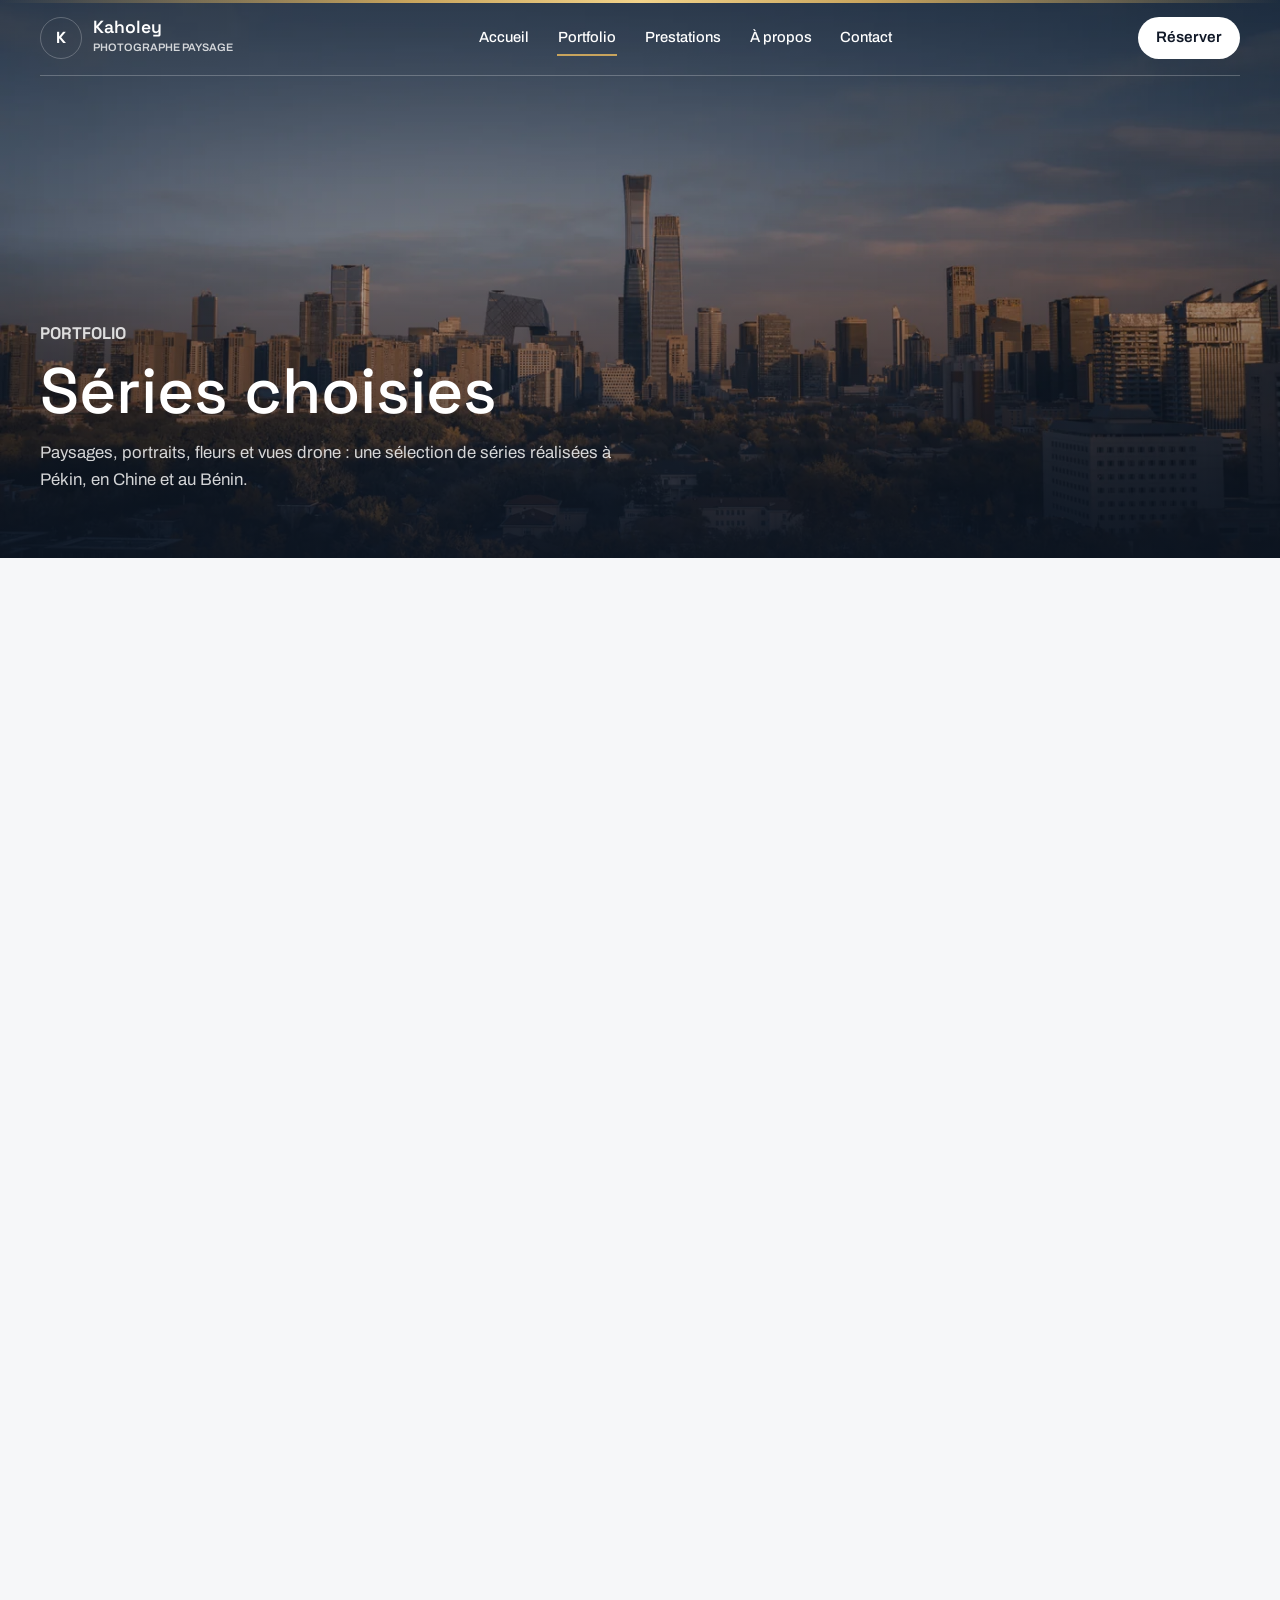
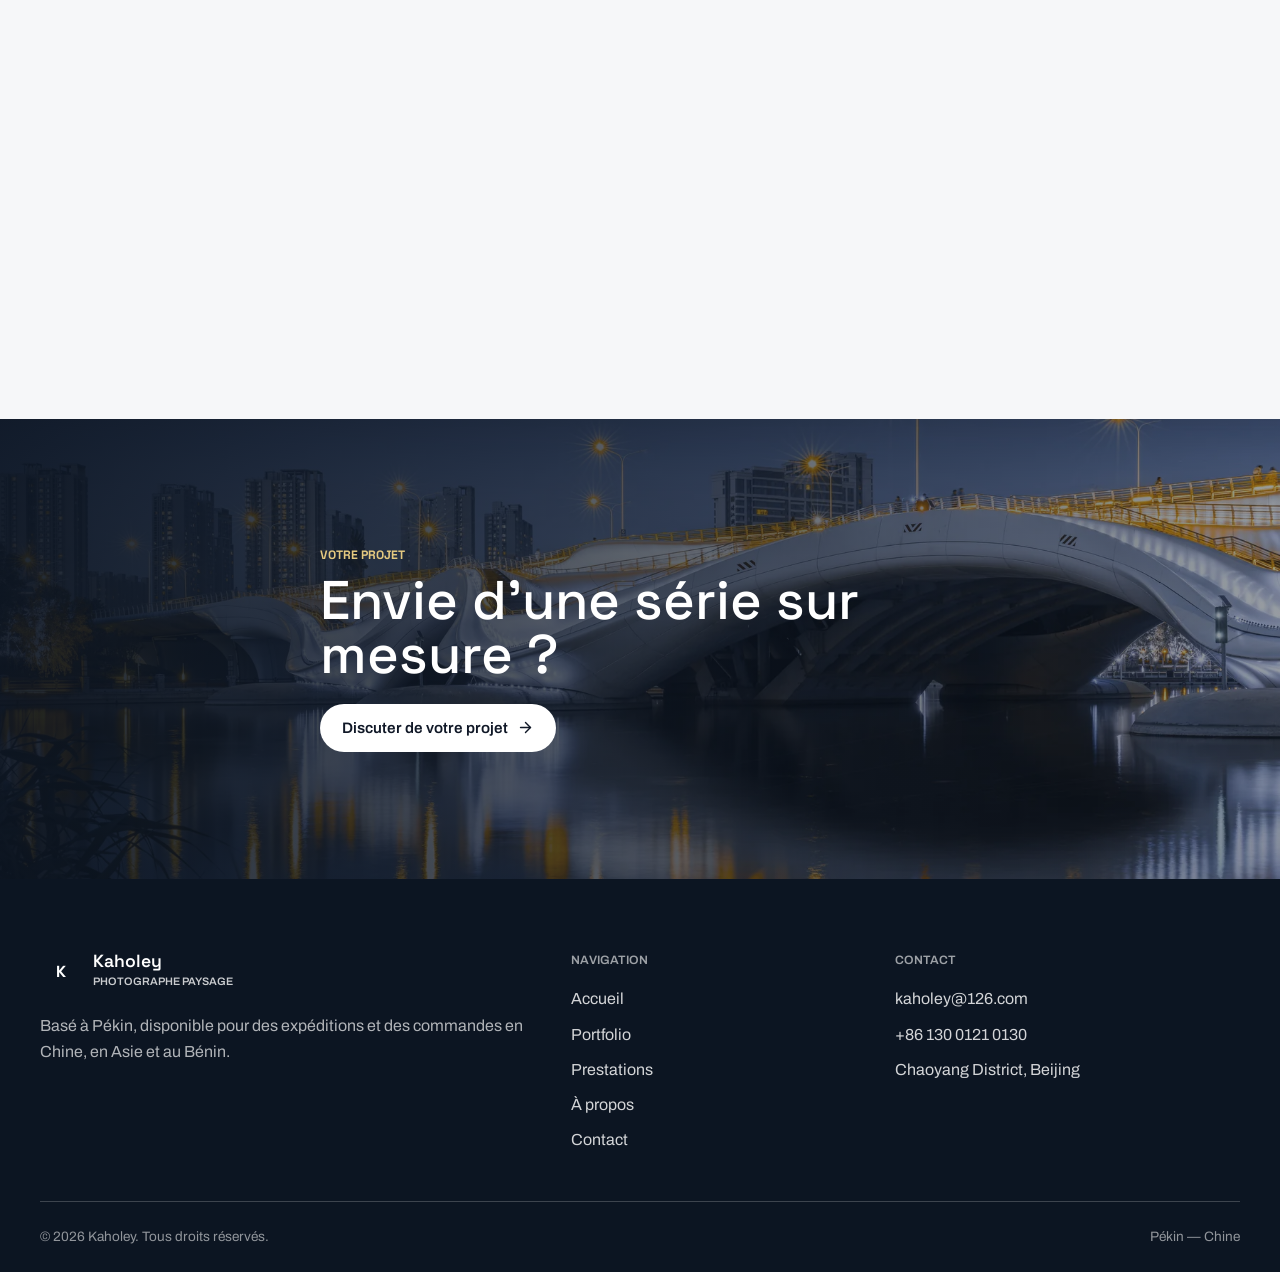
==== commit e50a3aea: "Add selected photos and new portfolio categories" ====
--- a/portfolio.html
+++ b/portfolio.html
@@ -69,6 +69,10 @@
           <button class="filter-btn" type="button" data-filter="villes" aria-pressed="false">Villes</button>
           <button class="filter-btn" type="button" data-filter="rivieres" aria-pressed="false">Rivières</button>
           <button class="filter-btn" type="button" data-filter="lumieres" aria-pressed="false">Lumières</button>
+          <button class="filter-btn" type="button" data-filter="automne" aria-pressed="false">Automne</button>
+          <button class="filter-btn" type="button" data-filter="hiver" aria-pressed="false">Hiver</button>
+          <button class="filter-btn" type="button" data-filter="animal" aria-pressed="false">Animaux</button>
+          <button class="filter-btn" type="button" data-filter="interieur" aria-pressed="false">Intérieur</button>
           <button class="filter-btn" type="button" data-filter="benin" aria-pressed="false">Bénin</button>
           <button class="filter-btn" type="button" data-filter="portrait" aria-pressed="false">Portrait</button>
           <button class="filter-btn" type="button" data-filter="fleur" aria-pressed="false">Fleurs</button>
@@ -481,6 +485,392 @@
               <span class="work-zoom" aria-hidden="true">+</span>
             </span>
           </button>
+
+          <button class="work-card" type="button" data-category="villes" data-title="Paysage urbain 01" data-context="Ville — Pékin" data-image="assets/images/paysage-01.webp" aria-haspopup="dialog" aria-label="Ouvrir Paysage urbain 01">
+            <img src="assets/images/paysage-01.webp" alt="Paysage urbain — Ville — Pékin" width="1600" height="816" loading="lazy" decoding="async">
+            <span class="work-overlay">
+              <span class="work-copy">
+                <strong>Paysage urbain 01</strong>
+                <small>Ville — Pékin</small>
+              </span>
+              <span class="work-zoom" aria-hidden="true">+</span>
+            </span>
+          </button>
+
+          <button class="work-card" type="button" data-category="villes" data-title="Paysage urbain 02" data-context="Ville — Pékin" data-image="assets/images/paysage-02.webp" aria-haspopup="dialog" aria-label="Ouvrir Paysage urbain 02">
+            <img src="assets/images/paysage-02.webp" alt="Paysage urbain — Ville — Pékin" width="1600" height="1067" loading="lazy" decoding="async">
+            <span class="work-overlay">
+              <span class="work-copy">
+                <strong>Paysage urbain 02</strong>
+                <small>Ville — Pékin</small>
+              </span>
+              <span class="work-zoom" aria-hidden="true">+</span>
+            </span>
+          </button>
+
+          <button class="work-card" type="button" data-category="villes" data-title="Paysage urbain 03" data-context="Ville — Pékin" data-image="assets/images/paysage-03.webp" aria-haspopup="dialog" aria-label="Ouvrir Paysage urbain 03">
+            <img src="assets/images/paysage-03.webp" alt="Paysage urbain — Ville — Pékin" width="1067" height="1600" loading="lazy" decoding="async">
+            <span class="work-overlay">
+              <span class="work-copy">
+                <strong>Paysage urbain 03</strong>
+                <small>Ville — Pékin</small>
+              </span>
+              <span class="work-zoom" aria-hidden="true">+</span>
+            </span>
+          </button>
+
+          <button class="work-card" type="button" data-category="villes" data-title="Paysage urbain 04" data-context="Ville — Pékin" data-image="assets/images/paysage-04.webp" aria-haspopup="dialog" aria-label="Ouvrir Paysage urbain 04">
+            <img src="assets/images/paysage-04.webp" alt="Paysage urbain — Ville — Pékin" width="1600" height="1067" loading="lazy" decoding="async">
+            <span class="work-overlay">
+              <span class="work-copy">
+                <strong>Paysage urbain 04</strong>
+                <small>Ville — Pékin</small>
+              </span>
+              <span class="work-zoom" aria-hidden="true">+</span>
+            </span>
+          </button>
+
+          <button class="work-card" type="button" data-category="villes" data-title="Paysage urbain 05" data-context="Ville — Pékin" data-image="assets/images/paysage-05.webp" aria-haspopup="dialog" aria-label="Ouvrir Paysage urbain 05">
+            <img src="assets/images/paysage-05.webp" alt="Paysage urbain — Ville — Pékin" width="1600" height="1067" loading="lazy" decoding="async">
+            <span class="work-overlay">
+              <span class="work-copy">
+                <strong>Paysage urbain 05</strong>
+                <small>Ville — Pékin</small>
+              </span>
+              <span class="work-zoom" aria-hidden="true">+</span>
+            </span>
+          </button>
+
+          <button class="work-card" type="button" data-category="automne" data-title="Automne 01" data-context="Automne — Pékin" data-image="assets/images/automne-01.webp" aria-haspopup="dialog" aria-label="Ouvrir Automne 01">
+            <img src="assets/images/automne-01.webp" alt="Automne — Automne — Pékin" width="1600" height="1067" loading="lazy" decoding="async">
+            <span class="work-overlay">
+              <span class="work-copy">
+                <strong>Automne 01</strong>
+                <small>Automne — Pékin</small>
+              </span>
+              <span class="work-zoom" aria-hidden="true">+</span>
+            </span>
+          </button>
+
+          <button class="work-card" type="button" data-category="automne" data-title="Automne 02" data-context="Automne — Pékin" data-image="assets/images/automne-02.webp" aria-haspopup="dialog" aria-label="Ouvrir Automne 02">
+            <img src="assets/images/automne-02.webp" alt="Automne — Automne — Pékin" width="1067" height="1600" loading="lazy" decoding="async">
+            <span class="work-overlay">
+              <span class="work-copy">
+                <strong>Automne 02</strong>
+                <small>Automne — Pékin</small>
+              </span>
+              <span class="work-zoom" aria-hidden="true">+</span>
+            </span>
+          </button>
+
+          <button class="work-card" type="button" data-category="automne" data-title="Automne 03" data-context="Automne — Pékin" data-image="assets/images/automne-03.webp" aria-haspopup="dialog" aria-label="Ouvrir Automne 03">
+            <img src="assets/images/automne-03.webp" alt="Automne — Automne — Pékin" width="1600" height="1067" loading="lazy" decoding="async">
+            <span class="work-overlay">
+              <span class="work-copy">
+                <strong>Automne 03</strong>
+                <small>Automne — Pékin</small>
+              </span>
+              <span class="work-zoom" aria-hidden="true">+</span>
+            </span>
+          </button>
+
+          <button class="work-card" type="button" data-category="automne" data-title="Automne 04" data-context="Automne — Pékin" data-image="assets/images/automne-04.webp" aria-haspopup="dialog" aria-label="Ouvrir Automne 04">
+            <img src="assets/images/automne-04.webp" alt="Automne — Automne — Pékin" width="1600" height="1067" loading="lazy" decoding="async">
+            <span class="work-overlay">
+              <span class="work-copy">
+                <strong>Automne 04</strong>
+                <small>Automne — Pékin</small>
+              </span>
+              <span class="work-zoom" aria-hidden="true">+</span>
+            </span>
+          </button>
+
+          <button class="work-card" type="button" data-category="automne" data-title="Automne 05" data-context="Automne — Pékin" data-image="assets/images/automne-05.webp" aria-haspopup="dialog" aria-label="Ouvrir Automne 05">
+            <img src="assets/images/automne-05.webp" alt="Automne — Automne — Pékin" width="1067" height="1600" loading="lazy" decoding="async">
+            <span class="work-overlay">
+              <span class="work-copy">
+                <strong>Automne 05</strong>
+                <small>Automne — Pékin</small>
+              </span>
+              <span class="work-zoom" aria-hidden="true">+</span>
+            </span>
+          </button>
+
+          <button class="work-card" type="button" data-category="hiver" data-title="Hiver 01" data-context="Hiver — Pékin" data-image="assets/images/hiver-01.webp" aria-haspopup="dialog" aria-label="Ouvrir Hiver 01">
+            <img src="assets/images/hiver-01.webp" alt="Hiver — Hiver — Pékin" width="1067" height="1600" loading="lazy" decoding="async">
+            <span class="work-overlay">
+              <span class="work-copy">
+                <strong>Hiver 01</strong>
+                <small>Hiver — Pékin</small>
+              </span>
+              <span class="work-zoom" aria-hidden="true">+</span>
+            </span>
+          </button>
+
+          <button class="work-card" type="button" data-category="hiver" data-title="Hiver 02" data-context="Hiver — Pékin" data-image="assets/images/hiver-02.webp" aria-haspopup="dialog" aria-label="Ouvrir Hiver 02">
+            <img src="assets/images/hiver-02.webp" alt="Hiver — Hiver — Pékin" width="1600" height="1067" loading="lazy" decoding="async">
+            <span class="work-overlay">
+              <span class="work-copy">
+                <strong>Hiver 02</strong>
+                <small>Hiver — Pékin</small>
+              </span>
+              <span class="work-zoom" aria-hidden="true">+</span>
+            </span>
+          </button>
+
+          <button class="work-card" type="button" data-category="hiver" data-title="Hiver 03" data-context="Hiver — Pékin" data-image="assets/images/hiver-03.webp" aria-haspopup="dialog" aria-label="Ouvrir Hiver 03">
+            <img src="assets/images/hiver-03.webp" alt="Hiver — Hiver — Pékin" width="1600" height="1067" loading="lazy" decoding="async">
+            <span class="work-overlay">
+              <span class="work-copy">
+                <strong>Hiver 03</strong>
+                <small>Hiver — Pékin</small>
+              </span>
+              <span class="work-zoom" aria-hidden="true">+</span>
+            </span>
+          </button>
+
+          <button class="work-card" type="button" data-category="hiver" data-title="Hiver 04" data-context="Hiver — Pékin" data-image="assets/images/hiver-04.webp" aria-haspopup="dialog" aria-label="Ouvrir Hiver 04">
+            <img src="assets/images/hiver-04.webp" alt="Hiver — Hiver — Pékin" width="1067" height="1600" loading="lazy" decoding="async">
+            <span class="work-overlay">
+              <span class="work-copy">
+                <strong>Hiver 04</strong>
+                <small>Hiver — Pékin</small>
+              </span>
+              <span class="work-zoom" aria-hidden="true">+</span>
+            </span>
+          </button>
+
+          <button class="work-card" type="button" data-category="hiver" data-title="Hiver 05" data-context="Hiver — Pékin" data-image="assets/images/hiver-05.webp" aria-haspopup="dialog" aria-label="Ouvrir Hiver 05">
+            <img src="assets/images/hiver-05.webp" alt="Hiver — Hiver — Pékin" width="1067" height="1600" loading="lazy" decoding="async">
+            <span class="work-overlay">
+              <span class="work-copy">
+                <strong>Hiver 05</strong>
+                <small>Hiver — Pékin</small>
+              </span>
+              <span class="work-zoom" aria-hidden="true">+</span>
+            </span>
+          </button>
+
+          <button class="work-card" type="button" data-category="animal" data-title="Animal 01" data-context="Animal — Pékin" data-image="assets/images/animal-01.webp" aria-haspopup="dialog" aria-label="Ouvrir Animal 01">
+            <img src="assets/images/animal-01.webp" alt="Animal — Animal — Pékin" width="1600" height="1067" loading="lazy" decoding="async">
+            <span class="work-overlay">
+              <span class="work-copy">
+                <strong>Animal 01</strong>
+                <small>Animal — Pékin</small>
+              </span>
+              <span class="work-zoom" aria-hidden="true">+</span>
+            </span>
+          </button>
+
+          <button class="work-card" type="button" data-category="animal" data-title="Animal 02" data-context="Animal — Pékin" data-image="assets/images/animal-02.webp" aria-haspopup="dialog" aria-label="Ouvrir Animal 02">
+            <img src="assets/images/animal-02.webp" alt="Animal — Animal — Pékin" width="1600" height="1067" loading="lazy" decoding="async">
+            <span class="work-overlay">
+              <span class="work-copy">
+                <strong>Animal 02</strong>
+                <small>Animal — Pékin</small>
+              </span>
+              <span class="work-zoom" aria-hidden="true">+</span>
+            </span>
+          </button>
+
+          <button class="work-card" type="button" data-category="animal" data-title="Animal 03" data-context="Animal — Pékin" data-image="assets/images/animal-03.webp" aria-haspopup="dialog" aria-label="Ouvrir Animal 03">
+            <img src="assets/images/animal-03.webp" alt="Animal — Animal — Pékin" width="1067" height="1600" loading="lazy" decoding="async">
+            <span class="work-overlay">
+              <span class="work-copy">
+                <strong>Animal 03</strong>
+                <small>Animal — Pékin</small>
+              </span>
+              <span class="work-zoom" aria-hidden="true">+</span>
+            </span>
+          </button>
+
+          <button class="work-card" type="button" data-category="animal" data-title="Animal 04" data-context="Animal — Pékin" data-image="assets/images/animal-04.webp" aria-haspopup="dialog" aria-label="Ouvrir Animal 04">
+            <img src="assets/images/animal-04.webp" alt="Animal — Animal — Pékin" width="1600" height="1067" loading="lazy" decoding="async">
+            <span class="work-overlay">
+              <span class="work-copy">
+                <strong>Animal 04</strong>
+                <small>Animal — Pékin</small>
+              </span>
+              <span class="work-zoom" aria-hidden="true">+</span>
+            </span>
+          </button>
+
+          <button class="work-card" type="button" data-category="animal" data-title="Animal 05" data-context="Animal — Pékin" data-image="assets/images/animal-05.webp" aria-haspopup="dialog" aria-label="Ouvrir Animal 05">
+            <img src="assets/images/animal-05.webp" alt="Animal — Animal — Pékin" width="1600" height="1067" loading="lazy" decoding="async">
+            <span class="work-overlay">
+              <span class="work-copy">
+                <strong>Animal 05</strong>
+                <small>Animal — Pékin</small>
+              </span>
+              <span class="work-zoom" aria-hidden="true">+</span>
+            </span>
+          </button>
+
+          <button class="work-card" type="button" data-category="interieur" data-title="Intérieur 01" data-context="Intérieur — Pékin" data-image="assets/images/interieur-01.webp" aria-haspopup="dialog" aria-label="Ouvrir Intérieur 01">
+            <img src="assets/images/interieur-01.webp" alt="Intérieur — Intérieur — Pékin" width="1600" height="1067" loading="lazy" decoding="async">
+            <span class="work-overlay">
+              <span class="work-copy">
+                <strong>Intérieur 01</strong>
+                <small>Intérieur — Pékin</small>
+              </span>
+              <span class="work-zoom" aria-hidden="true">+</span>
+            </span>
+          </button>
+
+          <button class="work-card" type="button" data-category="interieur" data-title="Intérieur 02" data-context="Intérieur — Pékin" data-image="assets/images/interieur-02.webp" aria-haspopup="dialog" aria-label="Ouvrir Intérieur 02">
+            <img src="assets/images/interieur-02.webp" alt="Intérieur — Intérieur — Pékin" width="1067" height="1600" loading="lazy" decoding="async">
+            <span class="work-overlay">
+              <span class="work-copy">
+                <strong>Intérieur 02</strong>
+                <small>Intérieur — Pékin</small>
+              </span>
+              <span class="work-zoom" aria-hidden="true">+</span>
+            </span>
+          </button>
+
+          <button class="work-card" type="button" data-category="interieur" data-title="Intérieur 03" data-context="Intérieur — Pékin" data-image="assets/images/interieur-03.webp" aria-haspopup="dialog" aria-label="Ouvrir Intérieur 03">
+            <img src="assets/images/interieur-03.webp" alt="Intérieur — Intérieur — Pékin" width="1600" height="1067" loading="lazy" decoding="async">
+            <span class="work-overlay">
+              <span class="work-copy">
+                <strong>Intérieur 03</strong>
+                <small>Intérieur — Pékin</small>
+              </span>
+              <span class="work-zoom" aria-hidden="true">+</span>
+            </span>
+          </button>
+
+          <button class="work-card" type="button" data-category="interieur" data-title="Intérieur 04" data-context="Intérieur — Pékin" data-image="assets/images/interieur-04.webp" aria-haspopup="dialog" aria-label="Ouvrir Intérieur 04">
+            <img src="assets/images/interieur-04.webp" alt="Intérieur — Intérieur — Pékin" width="1600" height="1067" loading="lazy" decoding="async">
+            <span class="work-overlay">
+              <span class="work-copy">
+                <strong>Intérieur 04</strong>
+                <small>Intérieur — Pékin</small>
+              </span>
+              <span class="work-zoom" aria-hidden="true">+</span>
+            </span>
+          </button>
+
+          <button class="work-card" type="button" data-category="interieur" data-title="Intérieur 05" data-context="Intérieur — Pékin" data-image="assets/images/interieur-05.webp" aria-haspopup="dialog" aria-label="Ouvrir Intérieur 05">
+            <img src="assets/images/interieur-05.webp" alt="Intérieur — Intérieur — Pékin" width="1600" height="1067" loading="lazy" decoding="async">
+            <span class="work-overlay">
+              <span class="work-copy">
+                <strong>Intérieur 05</strong>
+                <small>Intérieur — Pékin</small>
+              </span>
+              <span class="work-zoom" aria-hidden="true">+</span>
+            </span>
+          </button>
+
+          <button class="work-card" type="button" data-category="portrait" data-title="Portrait 07" data-context="Portrait — Pékin" data-image="assets/images/portrait-07.webp" aria-haspopup="dialog" aria-label="Ouvrir Portrait 07">
+            <img src="assets/images/portrait-07.webp" alt="Portrait — Portrait — Pékin" width="1067" height="1600" loading="lazy" decoding="async">
+            <span class="work-overlay">
+              <span class="work-copy">
+                <strong>Portrait 07</strong>
+                <small>Portrait — Pékin</small>
+              </span>
+              <span class="work-zoom" aria-hidden="true">+</span>
+            </span>
+          </button>
+
+          <button class="work-card" type="button" data-category="portrait" data-title="Portrait 08" data-context="Portrait — Pékin" data-image="assets/images/portrait-08.webp" aria-haspopup="dialog" aria-label="Ouvrir Portrait 08">
+            <img src="assets/images/portrait-08.webp" alt="Portrait — Portrait — Pékin" width="1600" height="1067" loading="lazy" decoding="async">
+            <span class="work-overlay">
+              <span class="work-copy">
+                <strong>Portrait 08</strong>
+                <small>Portrait — Pékin</small>
+              </span>
+              <span class="work-zoom" aria-hidden="true">+</span>
+            </span>
+          </button>
+
+          <button class="work-card" type="button" data-category="portrait" data-title="Portrait 09" data-context="Portrait — Pékin" data-image="assets/images/portrait-09.webp" aria-haspopup="dialog" aria-label="Ouvrir Portrait 09">
+            <img src="assets/images/portrait-09.webp" alt="Portrait — Portrait — Pékin" width="1014" height="1600" loading="lazy" decoding="async">
+            <span class="work-overlay">
+              <span class="work-copy">
+                <strong>Portrait 09</strong>
+                <small>Portrait — Pékin</small>
+              </span>
+              <span class="work-zoom" aria-hidden="true">+</span>
+            </span>
+          </button>
+
+          <button class="work-card" type="button" data-category="portrait" data-title="Portrait 10" data-context="Portrait — Pékin" data-image="assets/images/portrait-10.webp" aria-haspopup="dialog" aria-label="Ouvrir Portrait 10">
+            <img src="assets/images/portrait-10.webp" alt="Portrait — Portrait — Pékin" width="1067" height="1600" loading="lazy" decoding="async">
+            <span class="work-overlay">
+              <span class="work-copy">
+                <strong>Portrait 10</strong>
+                <small>Portrait — Pékin</small>
+              </span>
+              <span class="work-zoom" aria-hidden="true">+</span>
+            </span>
+          </button>
+
+          <button class="work-card" type="button" data-category="portrait" data-title="Portrait 11" data-context="Portrait — Pékin" data-image="assets/images/portrait-11.webp" aria-haspopup="dialog" aria-label="Ouvrir Portrait 11">
+            <img src="assets/images/portrait-11.webp" alt="Portrait — Portrait — Pékin" width="1067" height="1600" loading="lazy" decoding="async">
+            <span class="work-overlay">
+              <span class="work-copy">
+                <strong>Portrait 11</strong>
+                <small>Portrait — Pékin</small>
+              </span>
+              <span class="work-zoom" aria-hidden="true">+</span>
+            </span>
+          </button>
+
+          <button class="work-card" type="button" data-category="drone" data-title="Vue aérienne 07" data-context="Drone — Chine" data-image="assets/images/drone-07.webp" aria-haspopup="dialog" aria-label="Ouvrir Vue aérienne 07">
+            <img src="assets/images/drone-07.webp" alt="Vue aérienne — Drone — Chine" width="1152" height="1600" loading="lazy" decoding="async">
+            <span class="work-overlay">
+              <span class="work-copy">
+                <strong>Vue aérienne 07</strong>
+                <small>Drone — Chine</small>
+              </span>
+              <span class="work-zoom" aria-hidden="true">+</span>
+            </span>
+          </button>
+
+          <button class="work-card" type="button" data-category="drone" data-title="Vue aérienne 08" data-context="Drone — Chine" data-image="assets/images/drone-08.webp" aria-haspopup="dialog" aria-label="Ouvrir Vue aérienne 08">
+            <img src="assets/images/drone-08.webp" alt="Vue aérienne — Drone — Chine" width="1600" height="1198" loading="lazy" decoding="async">
+            <span class="work-overlay">
+              <span class="work-copy">
+                <strong>Vue aérienne 08</strong>
+                <small>Drone — Chine</small>
+              </span>
+              <span class="work-zoom" aria-hidden="true">+</span>
+            </span>
+          </button>
+
+          <button class="work-card" type="button" data-category="drone" data-title="Vue aérienne 09" data-context="Drone — Chine" data-image="assets/images/drone-09.webp" aria-haspopup="dialog" aria-label="Ouvrir Vue aérienne 09">
+            <img src="assets/images/drone-09.webp" alt="Vue aérienne — Drone — Chine" width="1600" height="1091" loading="lazy" decoding="async">
+            <span class="work-overlay">
+              <span class="work-copy">
+                <strong>Vue aérienne 09</strong>
+                <small>Drone — Chine</small>
+              </span>
+              <span class="work-zoom" aria-hidden="true">+</span>
+            </span>
+          </button>
+
+          <button class="work-card" type="button" data-category="drone" data-title="Vue aérienne 10" data-context="Drone — Chine" data-image="assets/images/drone-10.webp" aria-haspopup="dialog" aria-label="Ouvrir Vue aérienne 10">
+            <img src="assets/images/drone-10.webp" alt="Vue aérienne — Drone — Chine" width="1086" height="1600" loading="lazy" decoding="async">
+            <span class="work-overlay">
+              <span class="work-copy">
+                <strong>Vue aérienne 10</strong>
+                <small>Drone — Chine</small>
+              </span>
+              <span class="work-zoom" aria-hidden="true">+</span>
+            </span>
+          </button>
+
+          <button class="work-card" type="button" data-category="drone" data-title="Vue aérienne 11" data-context="Drone — Chine" data-image="assets/images/drone-11.webp" aria-haspopup="dialog" aria-label="Ouvrir Vue aérienne 11">
+            <img src="assets/images/drone-11.webp" alt="Vue aérienne — Drone — Chine" width="1600" height="1198" loading="lazy" decoding="async">
+            <span class="work-overlay">
+              <span class="work-copy">
+                <strong>Vue aérienne 11</strong>
+                <small>Drone — Chine</small>
+              </span>
+              <span class="work-zoom" aria-hidden="true">+</span>
+            </span>
+          </button>
+
         </div>
       </div>
     </section>
